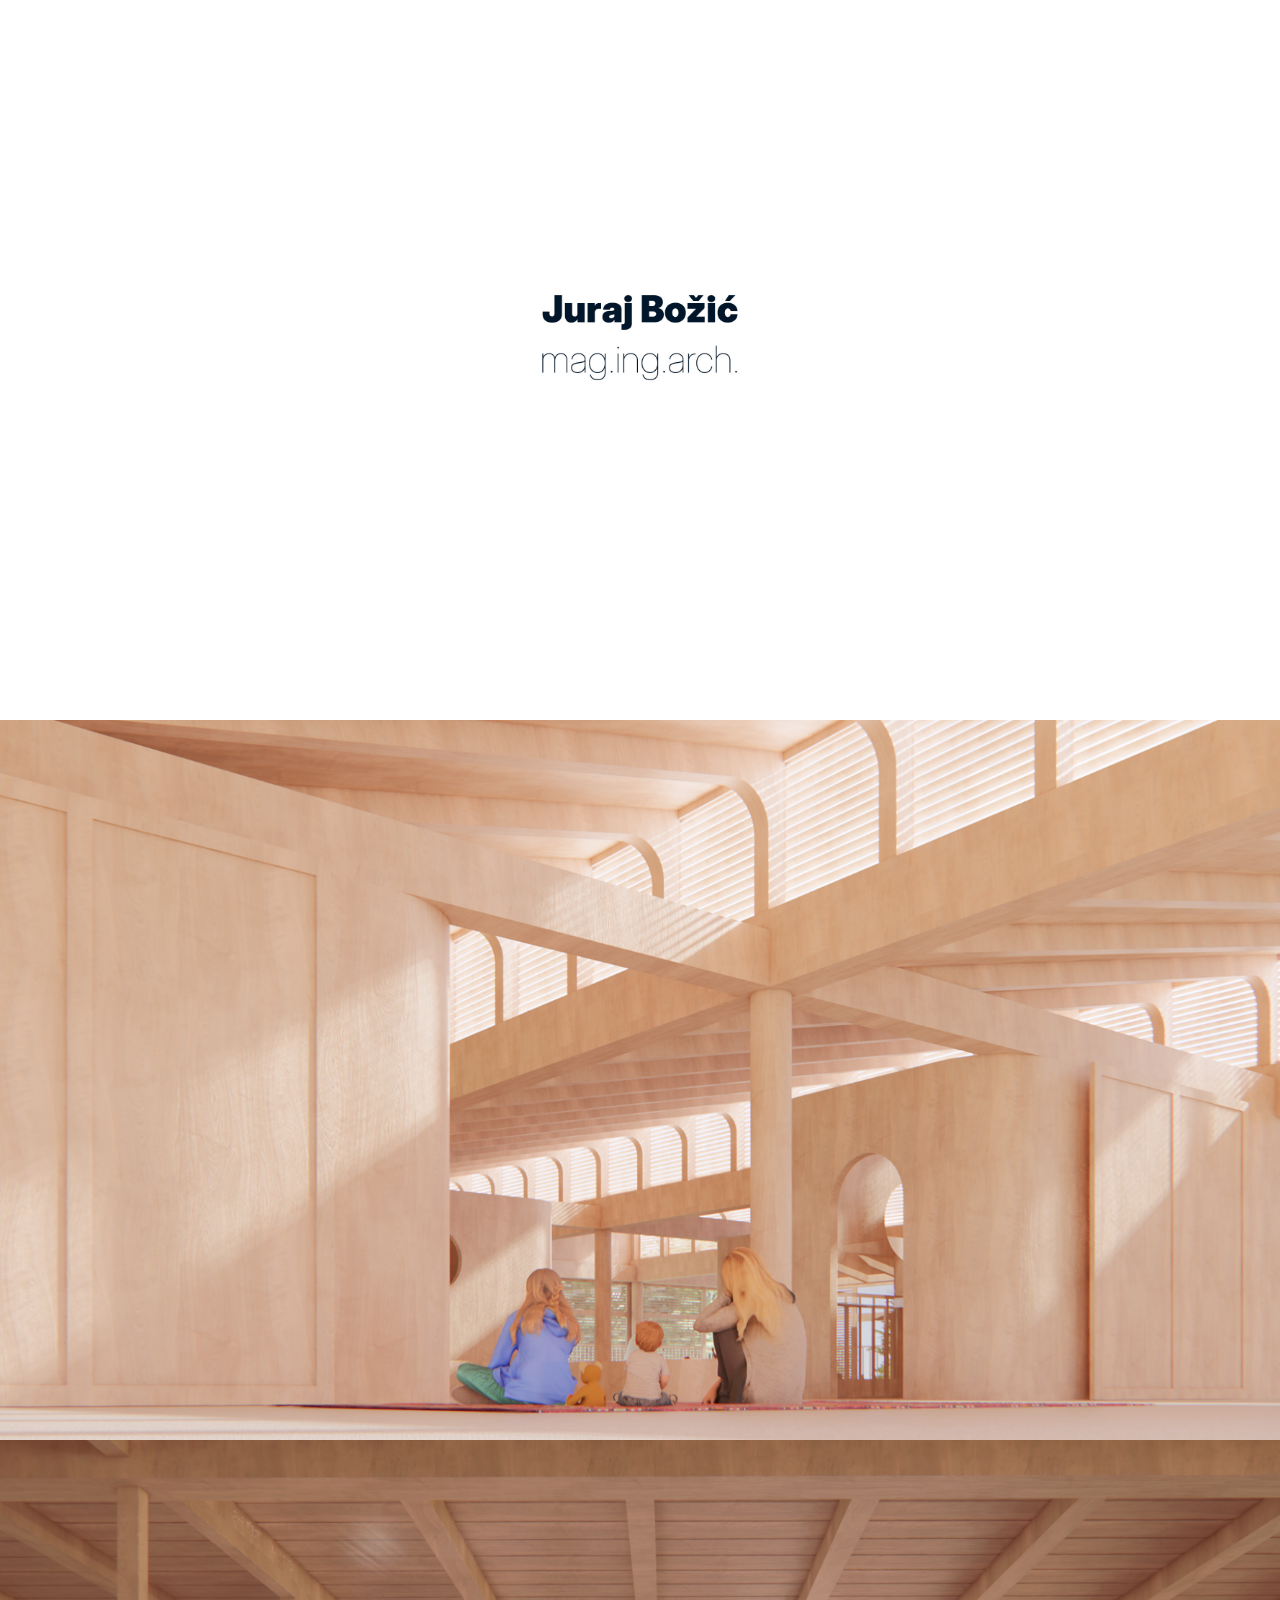
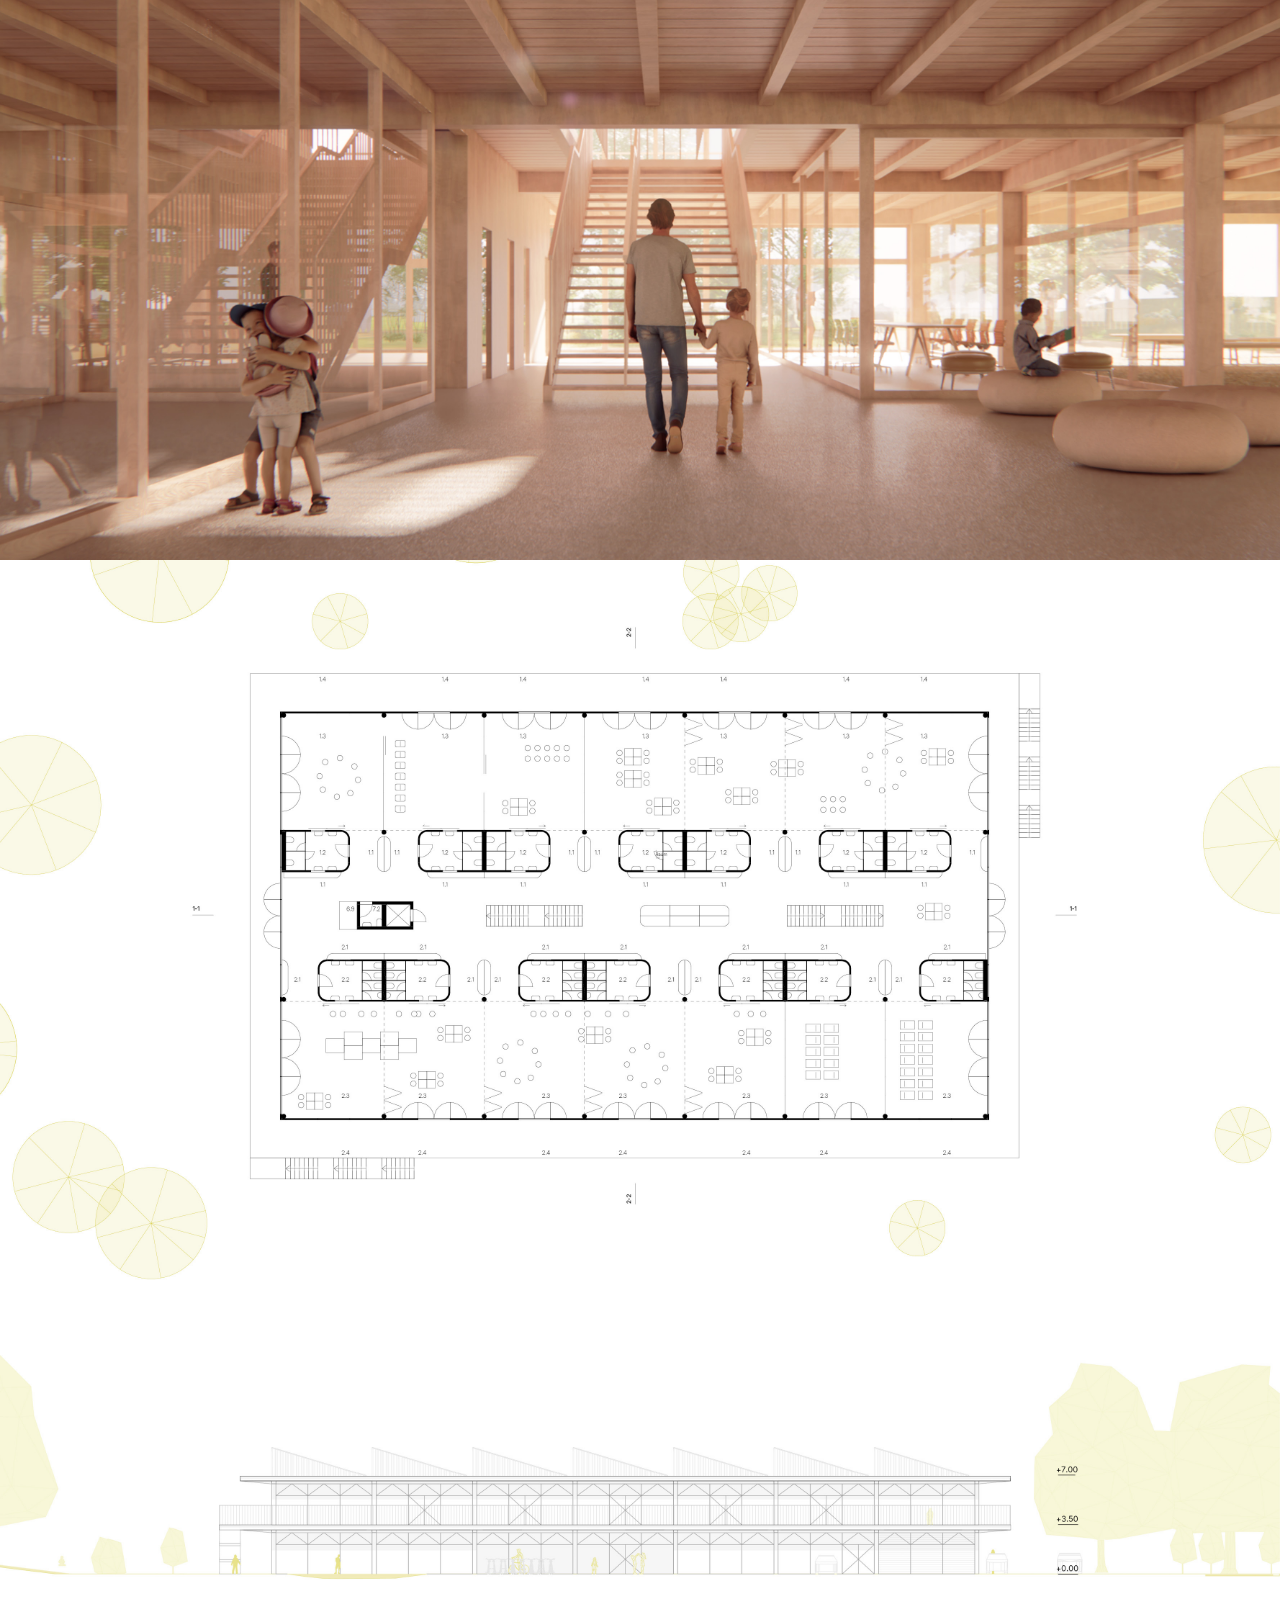
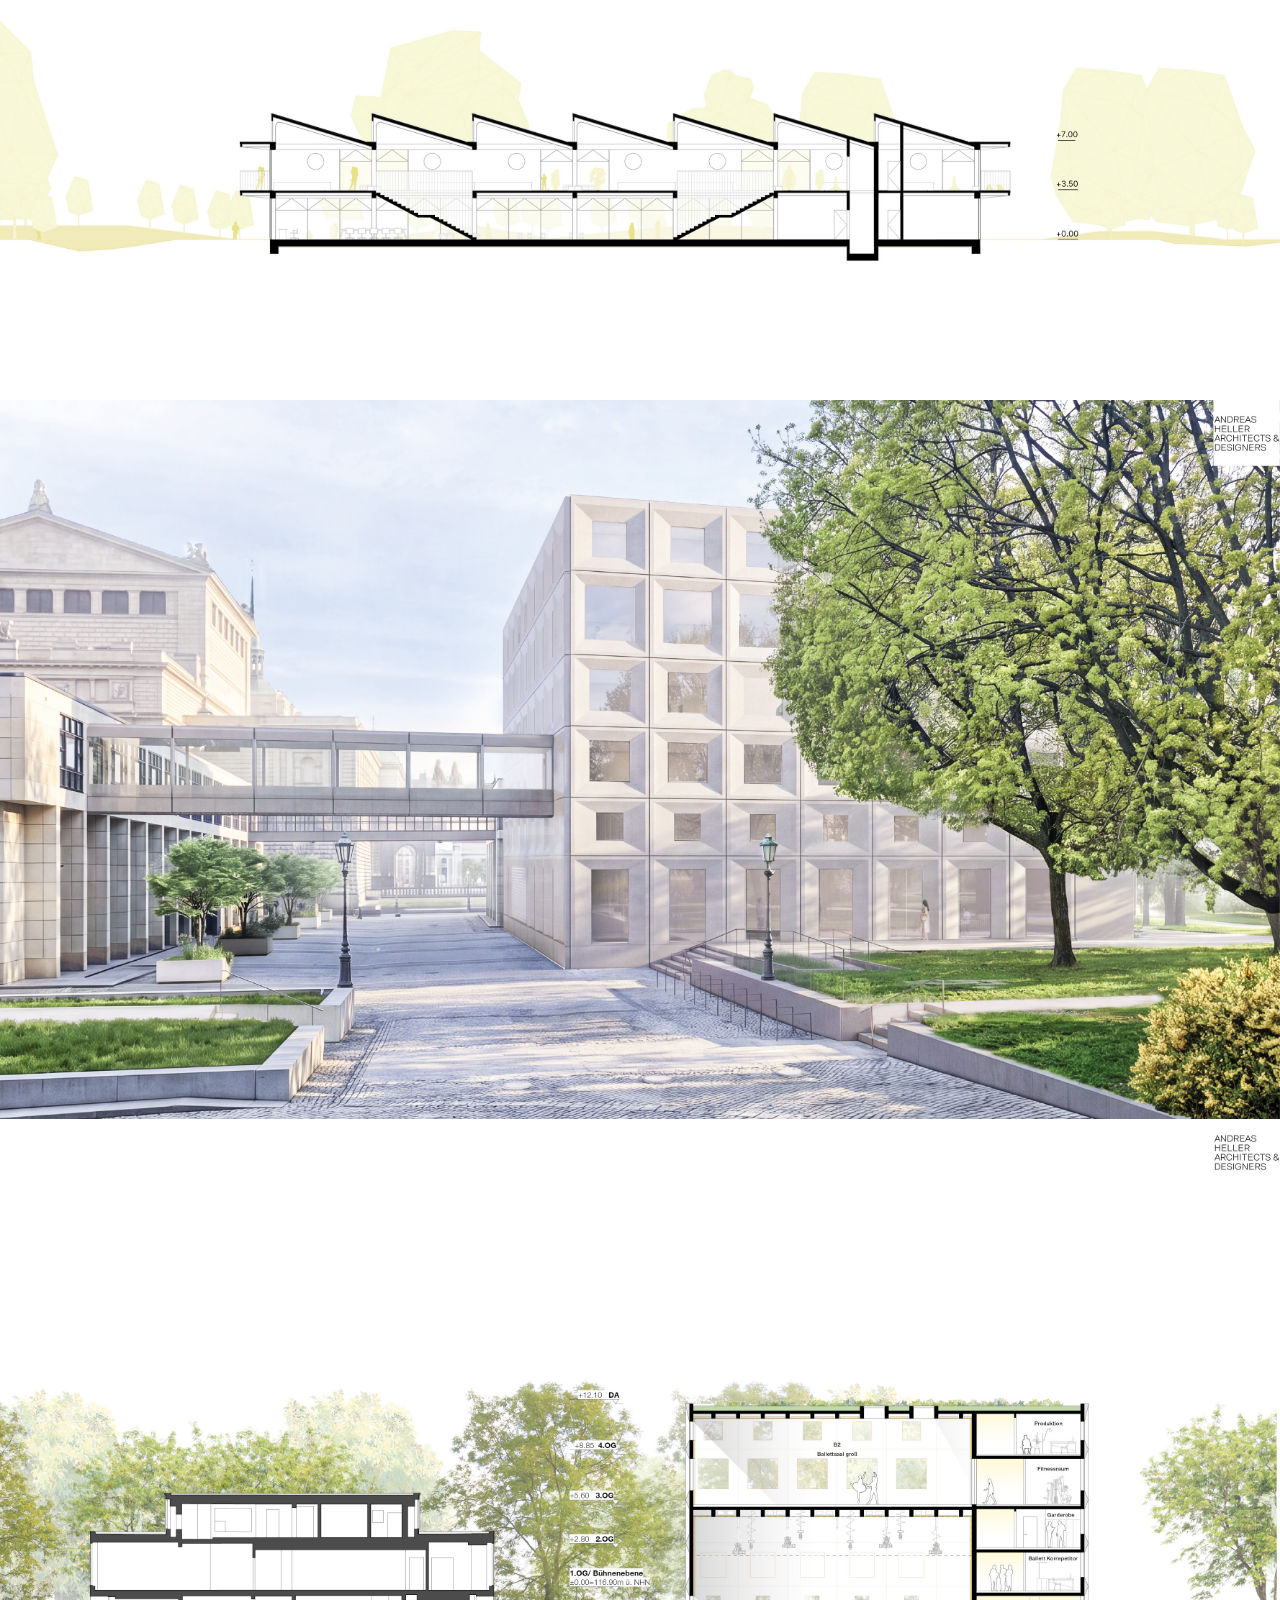
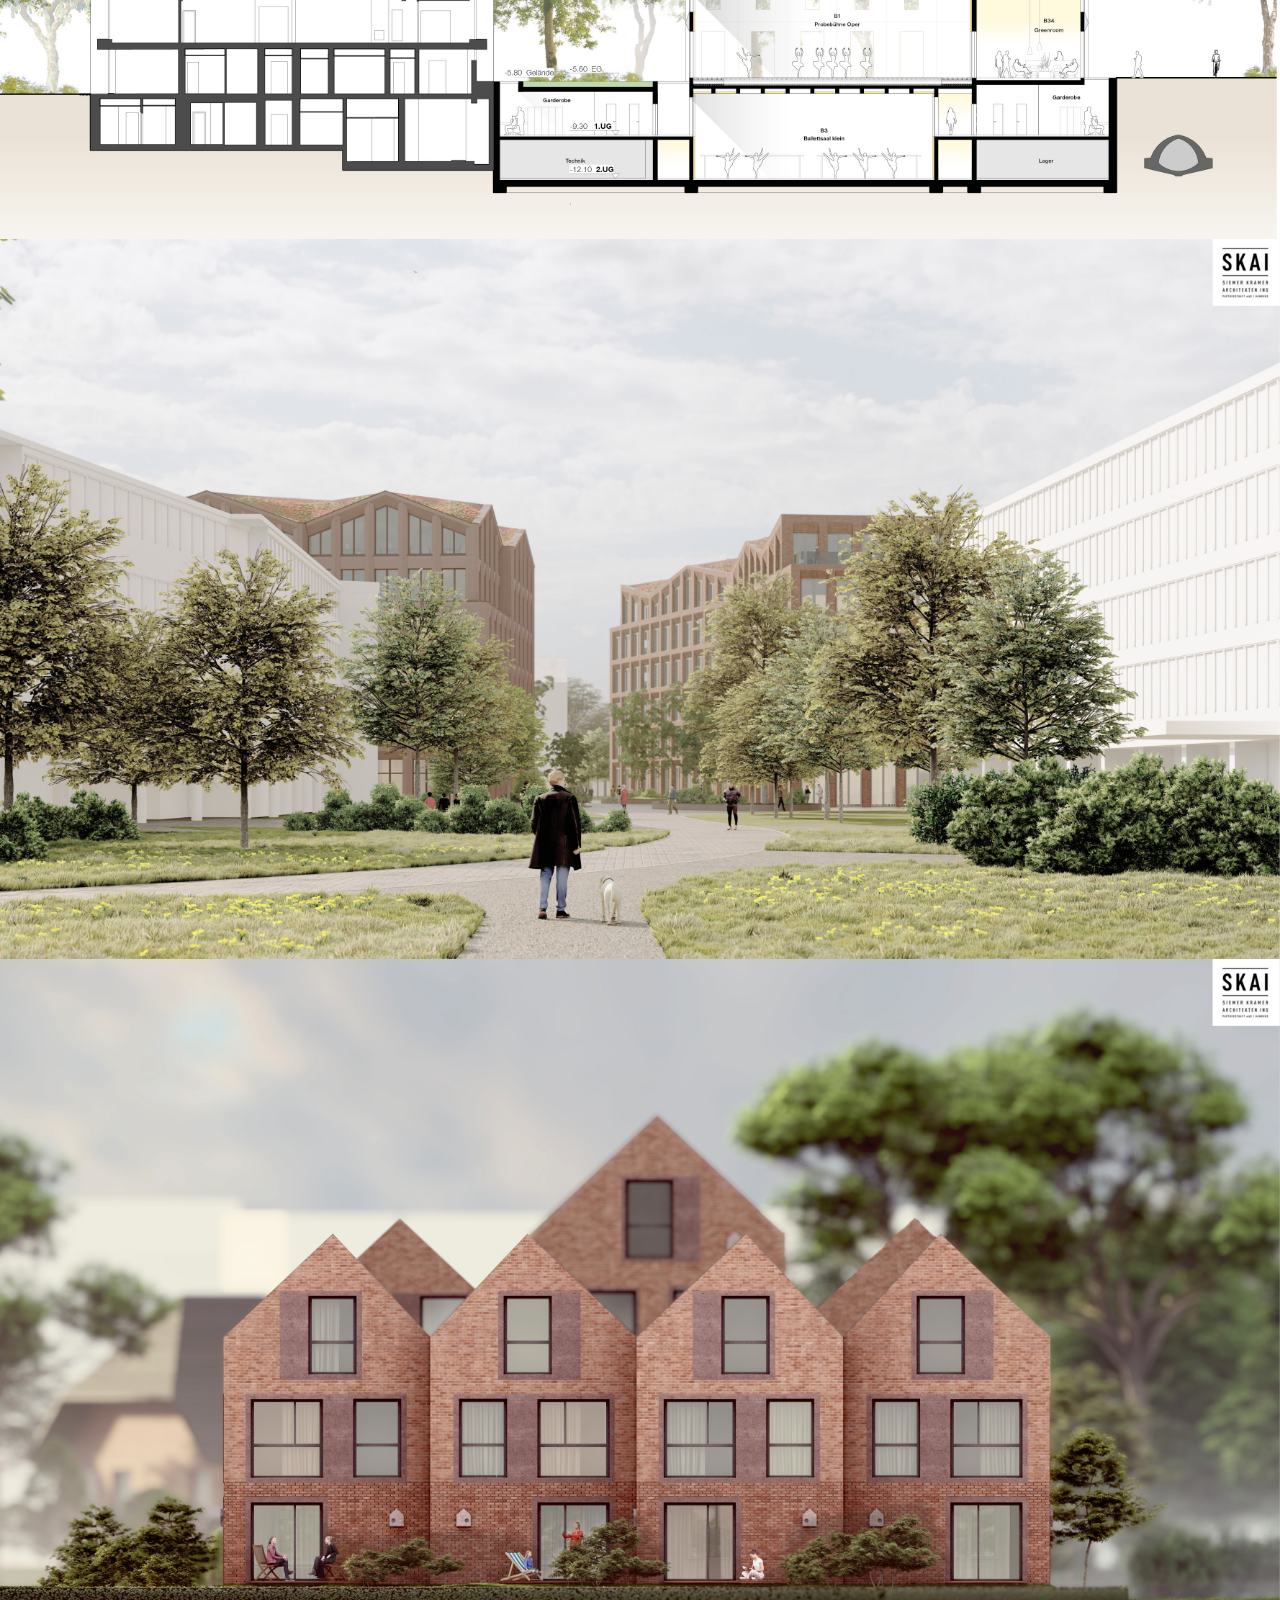
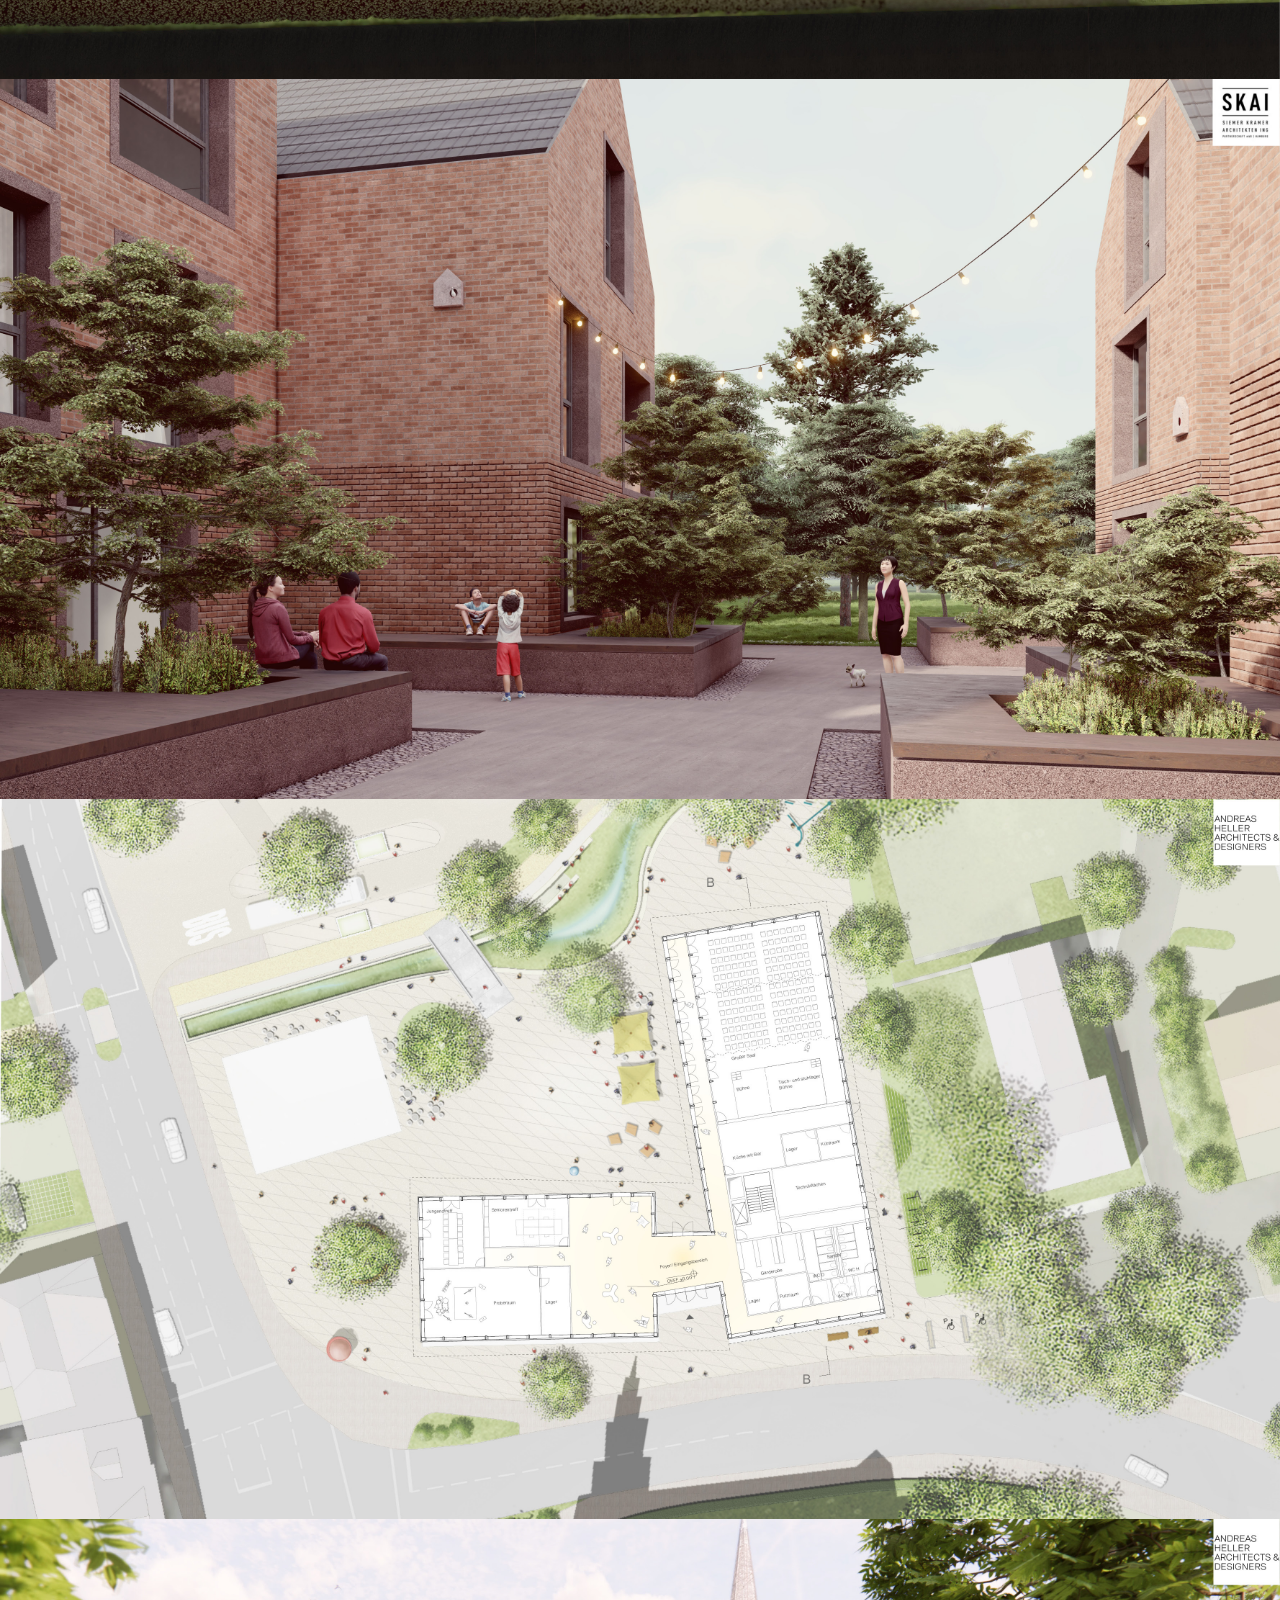
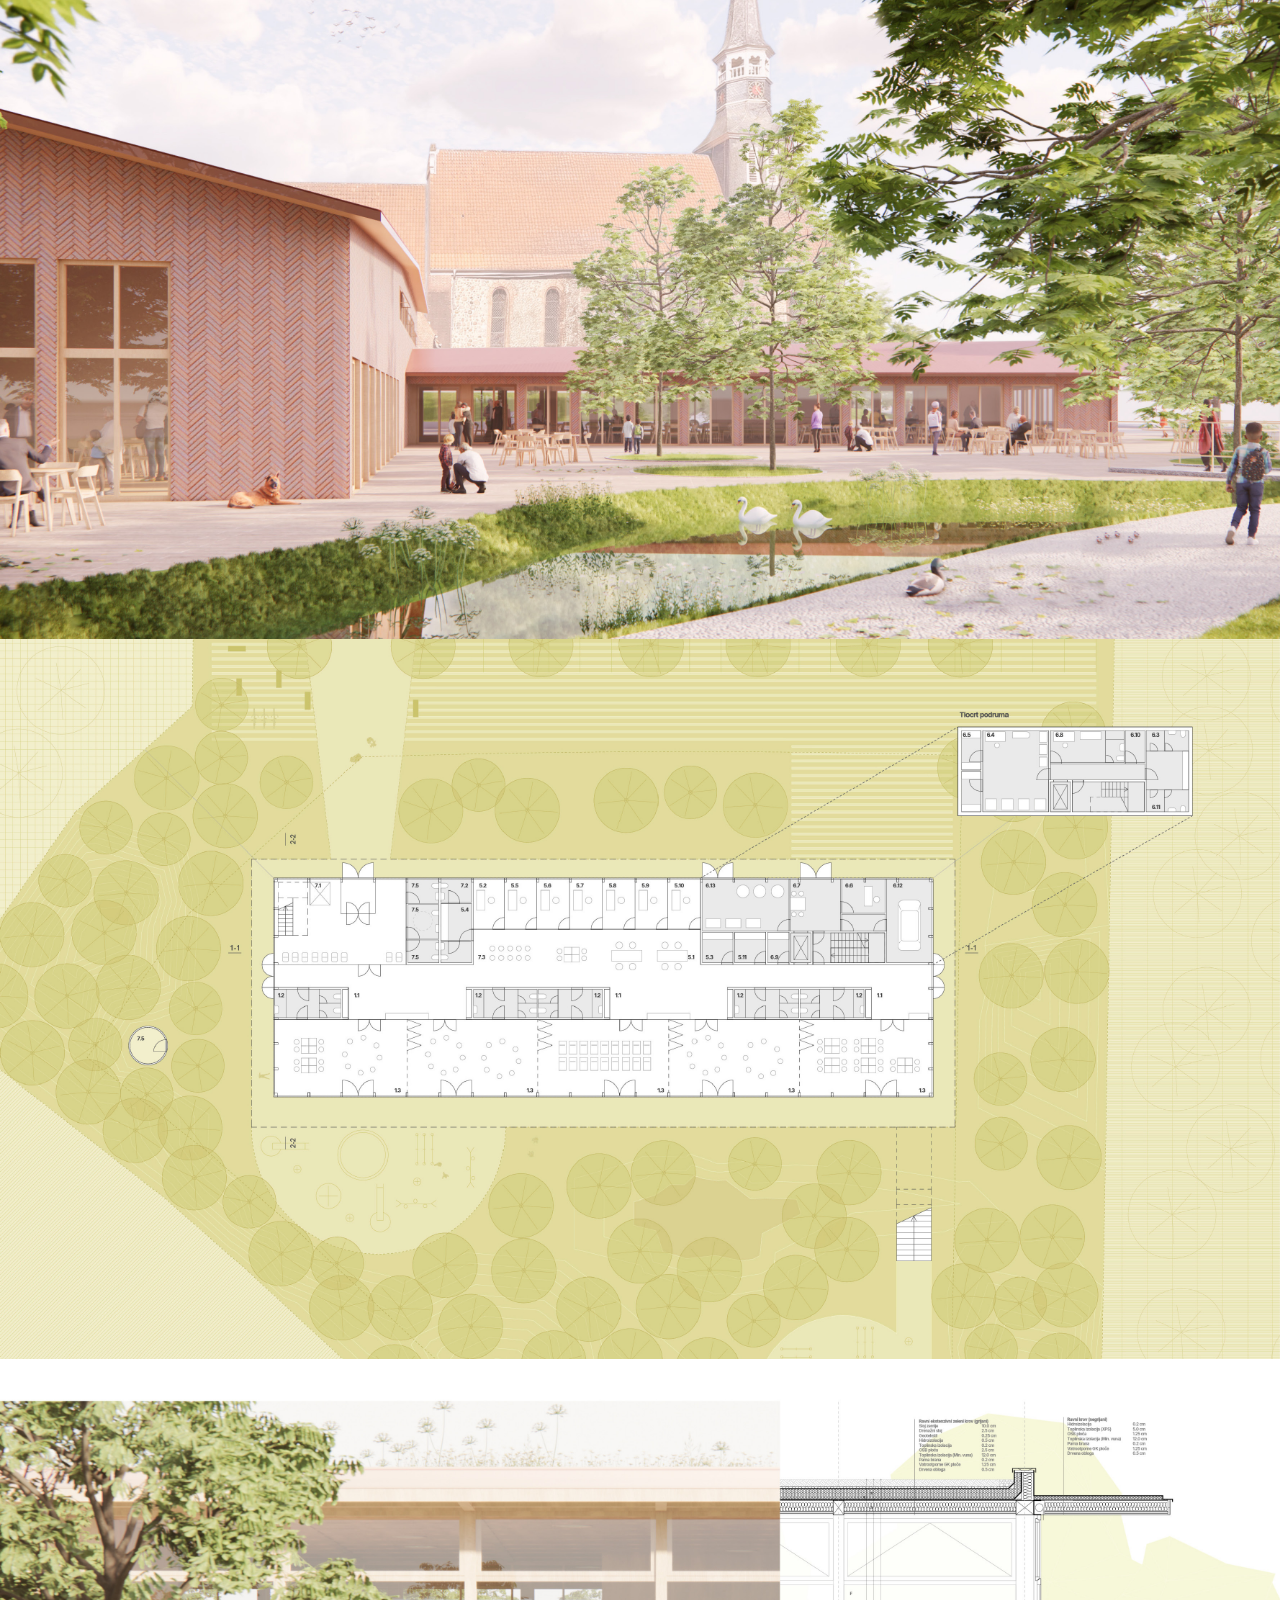
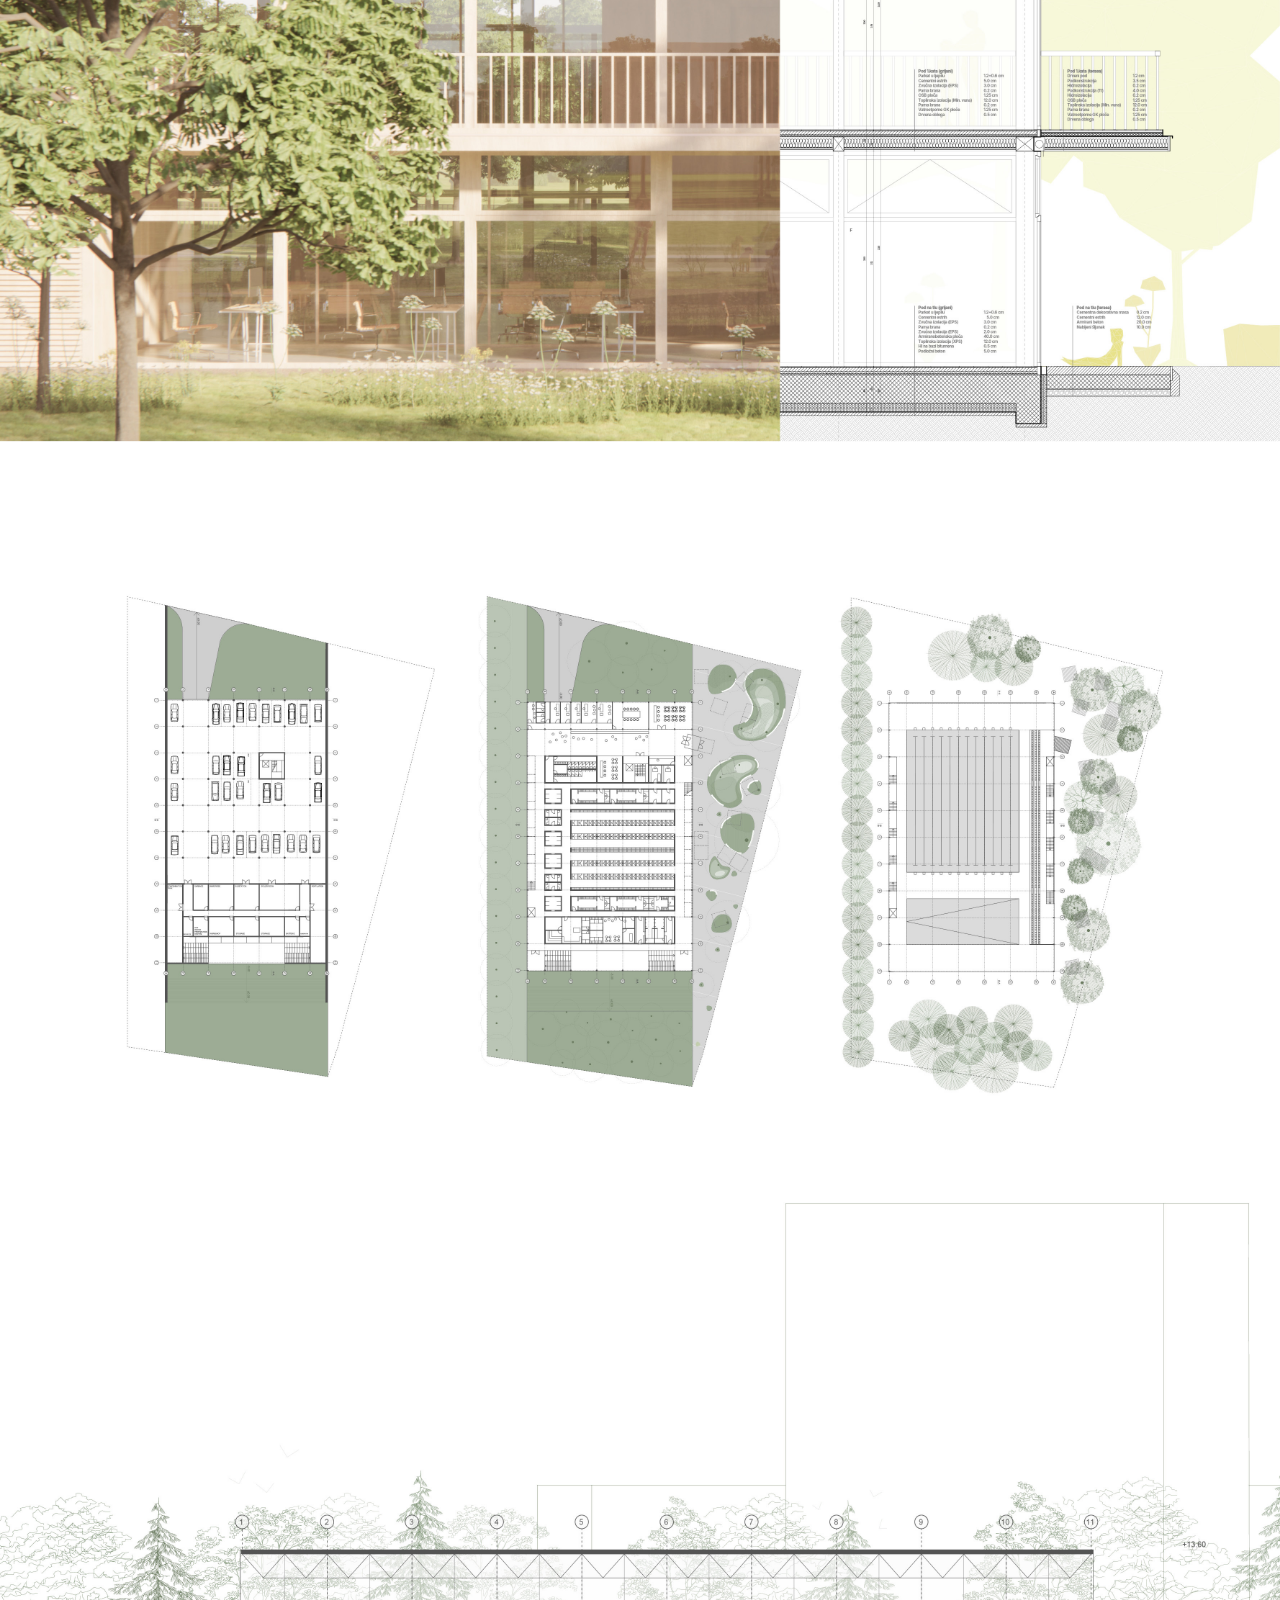
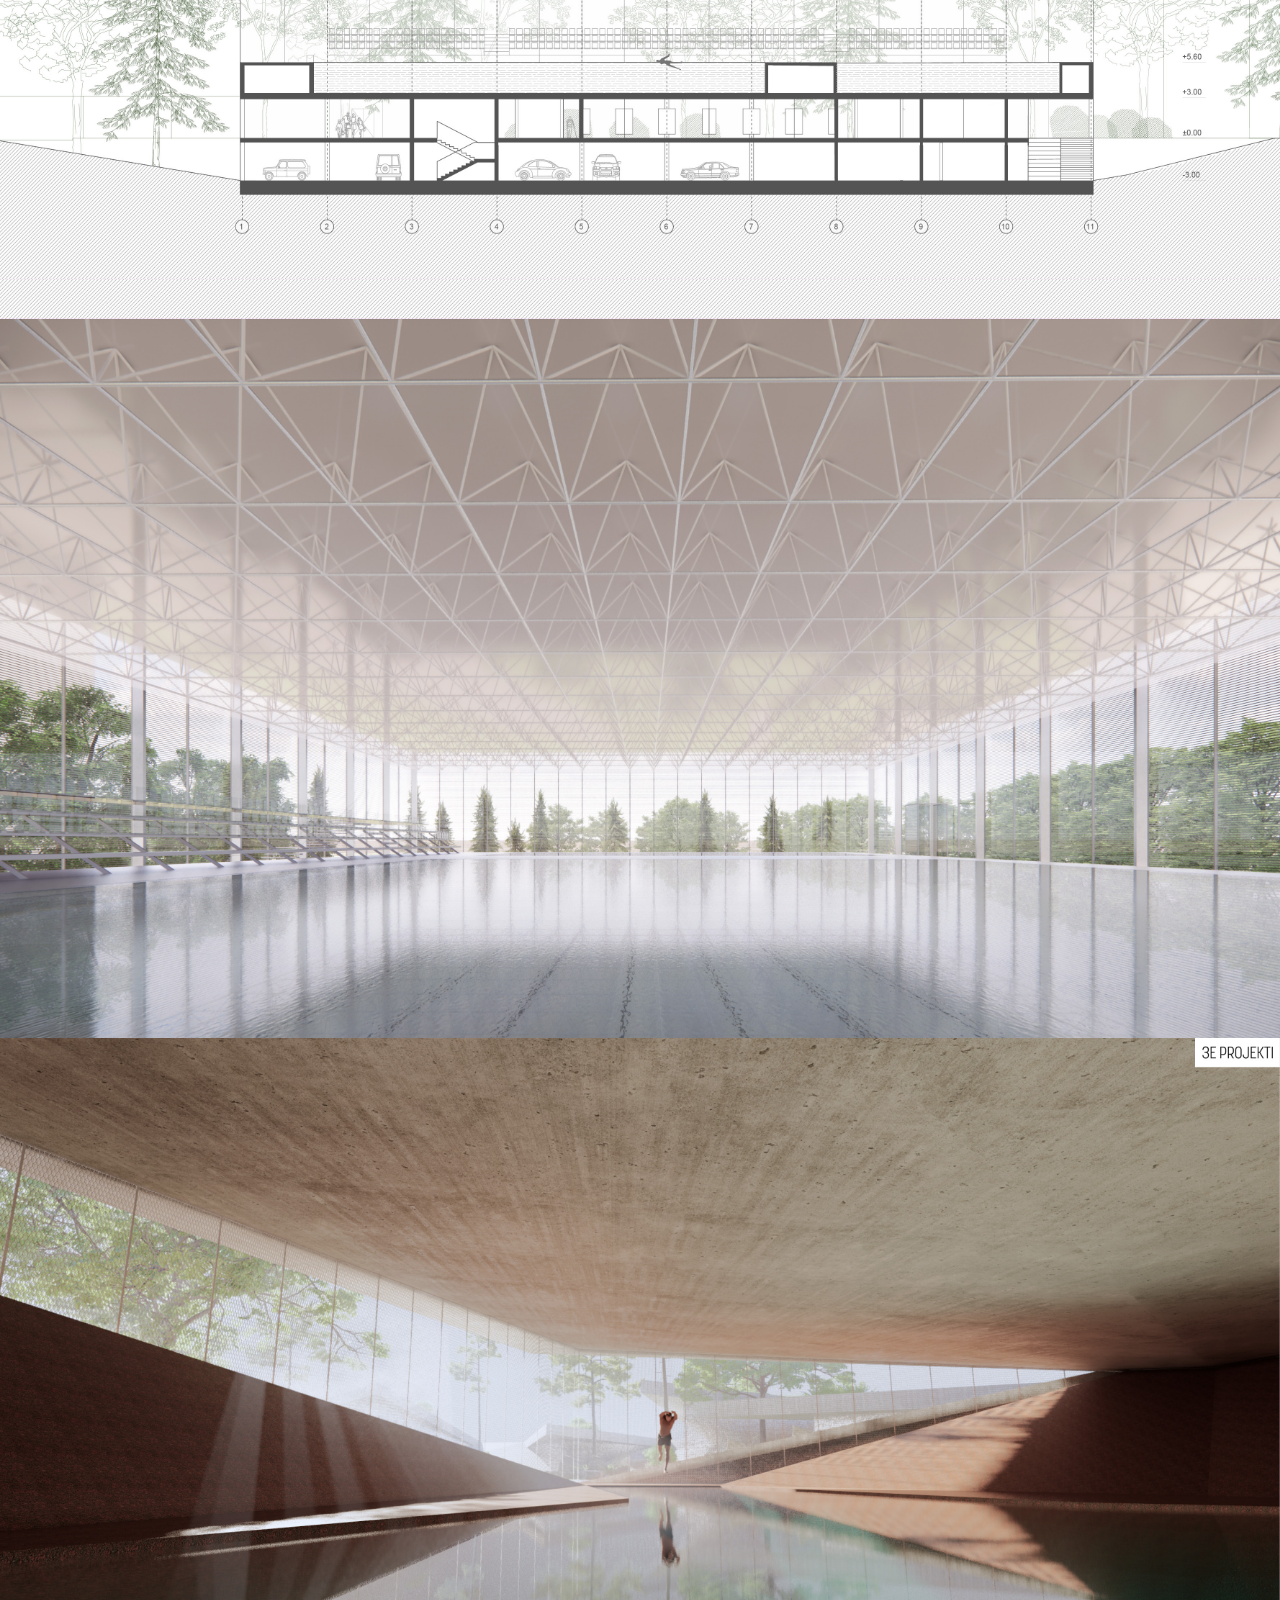
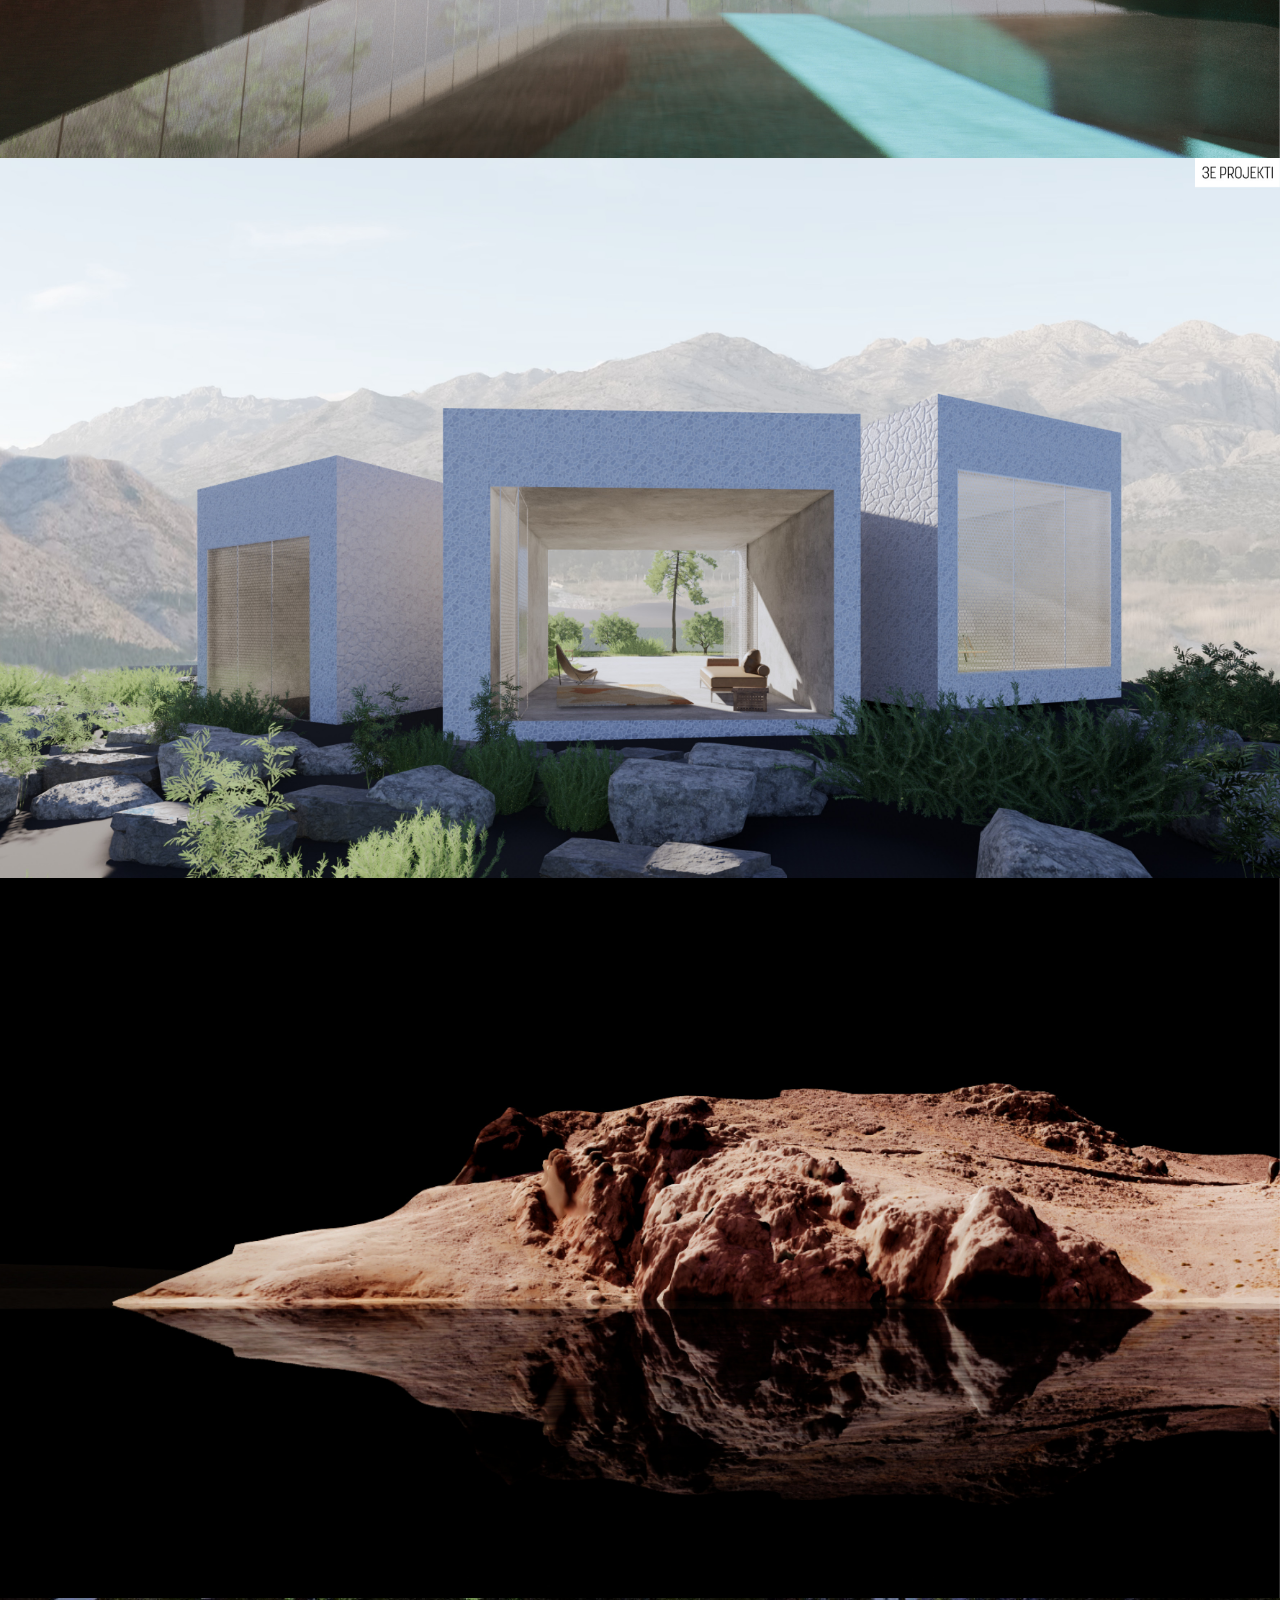
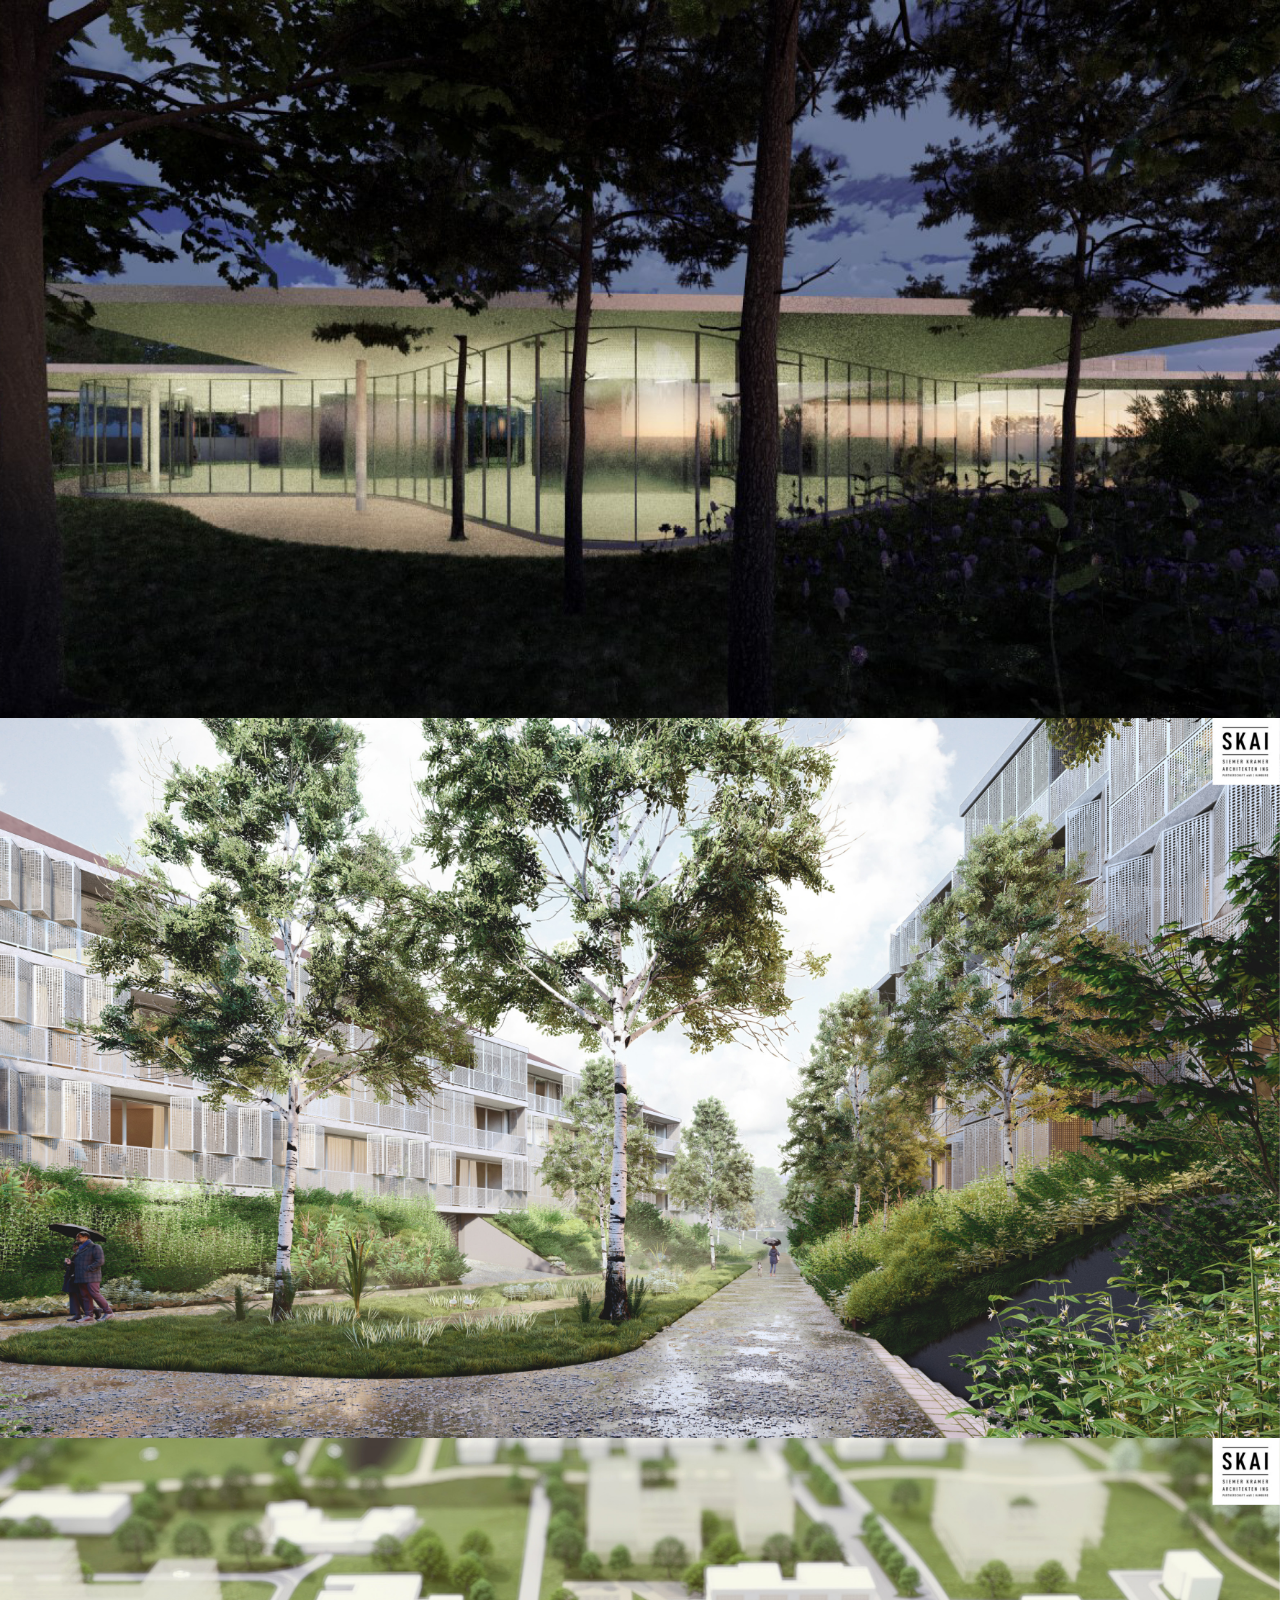
==== index.html @ 1992332c "update" ====
<!DOCTYPE html>
<html lang="de">
<head>

<script defer src="https://cloud.umami.is/script.js" data-website-id="f792625b-0197-425e-8e45-253b0f00996d"></script>

<!-- Open Graph (Facebook, LinkedIn, WhatsApp) -->
<meta property="og:title" content="Portfolio">
<meta property="og:description" content="Juraj Bozic">
<meta property="og:image" content="thumbnail.jpg">
<meta property="og:url" content="https://www.juraj.work">
<meta property="og:type" content="website">

<!-- Twitter Card -->
<meta name="twitter:card" content="summary_large_image">
<meta name="twitter:title" content="Portfolio">
<meta name="twitter:description" content="Juraj Bozic">
<meta name="twitter:image" content="thumbnail.jpg">

<meta charset="UTF-8">
<meta name="viewport" content="width=device-width, initial-scale=1.0">
<title>juraj.work</title>
<link rel="icon" href="favicon.jpg" type="image/x-icon">

<link rel="stylesheet" href="fonts/fonts.css">
<style>
  body {
    margin: 0;
    font-family: "Jost", Futura, "Century Gothic", Arial, sans-serif;
    background: #fff;
    color: #000;
  }
  img {
    display: block;
    width: 100%;
    height: auto;
  }
  .text-section {
    max-width: 1500px;
    margin: 80px auto;
    padding: 0 2cm;
    text-align: center;
    font-size: 14px;
    line-height: 2;
    color: #000;
  }
  footer {
    text-align: center;
    font-size: 14px;
    color: #000;
    margin: 80px 0 40px;
  }
  footer a {
    color: #000;
    text-decoration: none;
    border-bottom: 1px solid #000;
    padding-bottom: 3px;
  }
  footer a:hover {
    color: #000;
    border-color: #000;
  }
  .photo {
    position: relative;
  }
  .photo.has-info {
    cursor: pointer;
  }
  .photo-info {
    display: none;
    position: absolute;
    top: 10px;
    left: 12px;
    font-size: 13px;
    line-height: 1.7;
    color: #000;
    background: rgba(255, 255, 255, 0.8);
    padding: 10px 14px;
    pointer-events: none;
  }
  .photo-info.open {
    display: block;
  }
</style>
</head>
<body>

  <div id="gallery"></div>

  <div class="text-section">
    <br><br><br><br><br><br><br><br><br>
    Juraj Božić, mag.ing.arch.<br>
    Hamburg, Germany<br>
    juraj.bozic@tutamail.com<br>
    <a href="https://www.linkedin.com/in/juraj-bozic" style="display:inline-block; color:black;" target="_blank">www.linkedin.com/in/juraj-bozic</a><br>
    <br><br><br>
    
    Worked for:<br>
    <a href="https://katusickocbek.com/" style="display:inline-block; color:black;" target="_blank">Katušić Kocbek Arhitekti</a><br>
    <a href="https://www.kap4.hr/projekti.html" style="display:inline-block; color:black;" target="_blank">KAP4</a><br>
    <a href="https://3eprojekti.hr/portfolio/" style="display:inline-block; color:black;" target="_blank">3E Projekti</a><br>
    <a href=" https://www.skaioffice.de/portfolio/" style="display:inline-block; color:black;" target="_blank">Siemer Kramer Architekten Ingenieure</a><br>
    <a href="https://andreas-heller.de/" style="display:inline-block; color:black;" target="_blank">Studio Andreas Heller</a><br>
    
    <br><br><br><br><br><br><br>
    
    <a href="inspiration.html" style="display:inline-block; margin-top:40px; text-decoration:none; color:black; border:1px solid black; padding:10px 20px; border-radius:4px;">Inspiration →</a>
    <br><br><br><br>
    <a id="bottom"></a>
  </div>

<script>
  fetch('images.json')
    .then(r => r.json())
    .then(items => {
      const gallery = document.getElementById('gallery');
      let current = [];                                   // info of the latest project start
      items.forEach(item => {
        const file = typeof item === 'string' ? item : item.file;
        if (typeof item === 'object') {
          const own = Object.entries(item).filter(([k, v]) => k !== 'file' && k !== 'title' && String(v).trim());
          if (own.length) current = own;                  // a photo with info starts a new project
        }
        const wrap = document.createElement('div');
        wrap.className = 'photo';
        const img = document.createElement('img');
        img.src = 'images/' + encodeURIComponent(file);
        img.alt = '';
        wrap.append(img);
        if (current.length) {
          const box = document.createElement('div');
          box.className = 'photo-info';
          current.forEach(([k, v]) => {
            const line = document.createElement('div');
            line.textContent = k + ': ' + v;
            box.append(line);
          });
          wrap.classList.add('has-info');
          wrap.addEventListener('click', () => {
            const open = !box.classList.contains('open');
            document.querySelectorAll('.photo-info.open').forEach(b => b.classList.remove('open'));
            box.classList.toggle('open', open);
          });
          wrap.append(box);
        }
        gallery.append(wrap);
      });
    })
    .catch(err => console.error('images.json could not be loaded:', err));
</script>

</body>
</html>
---- fonts/fonts.css ----
@font-face { font-family: "Jost"; font-weight: 400; font-display: swap; src: url("jost-400.woff2") format("woff2");
  unicode-range: U+0000-00FF, U+0131, U+0152-0153, U+02BB-02BC, U+02C6, U+02DA, U+02DC, U+2000-206F, U+2074, U+20AC, U+2122, U+2191, U+2193, U+2212, U+2215, U+FEFF, U+FFFD; }
@font-face { font-family: "Jost"; font-weight: 400; font-display: swap; src: url("jost-400-ext.woff2") format("woff2");
  unicode-range: U+0100-02BA, U+02BD-02C5, U+02C7-02CC, U+02CE-02D7, U+02DD-02FF, U+0304, U+0308, U+0329, U+1D00-1DBF, U+1E00-1E9F, U+1EF2-1EFF, U+2020, U+20A0-20AB, U+20AD-20C0, U+2113, U+2C60-2C7F, U+A720-A7FF; }
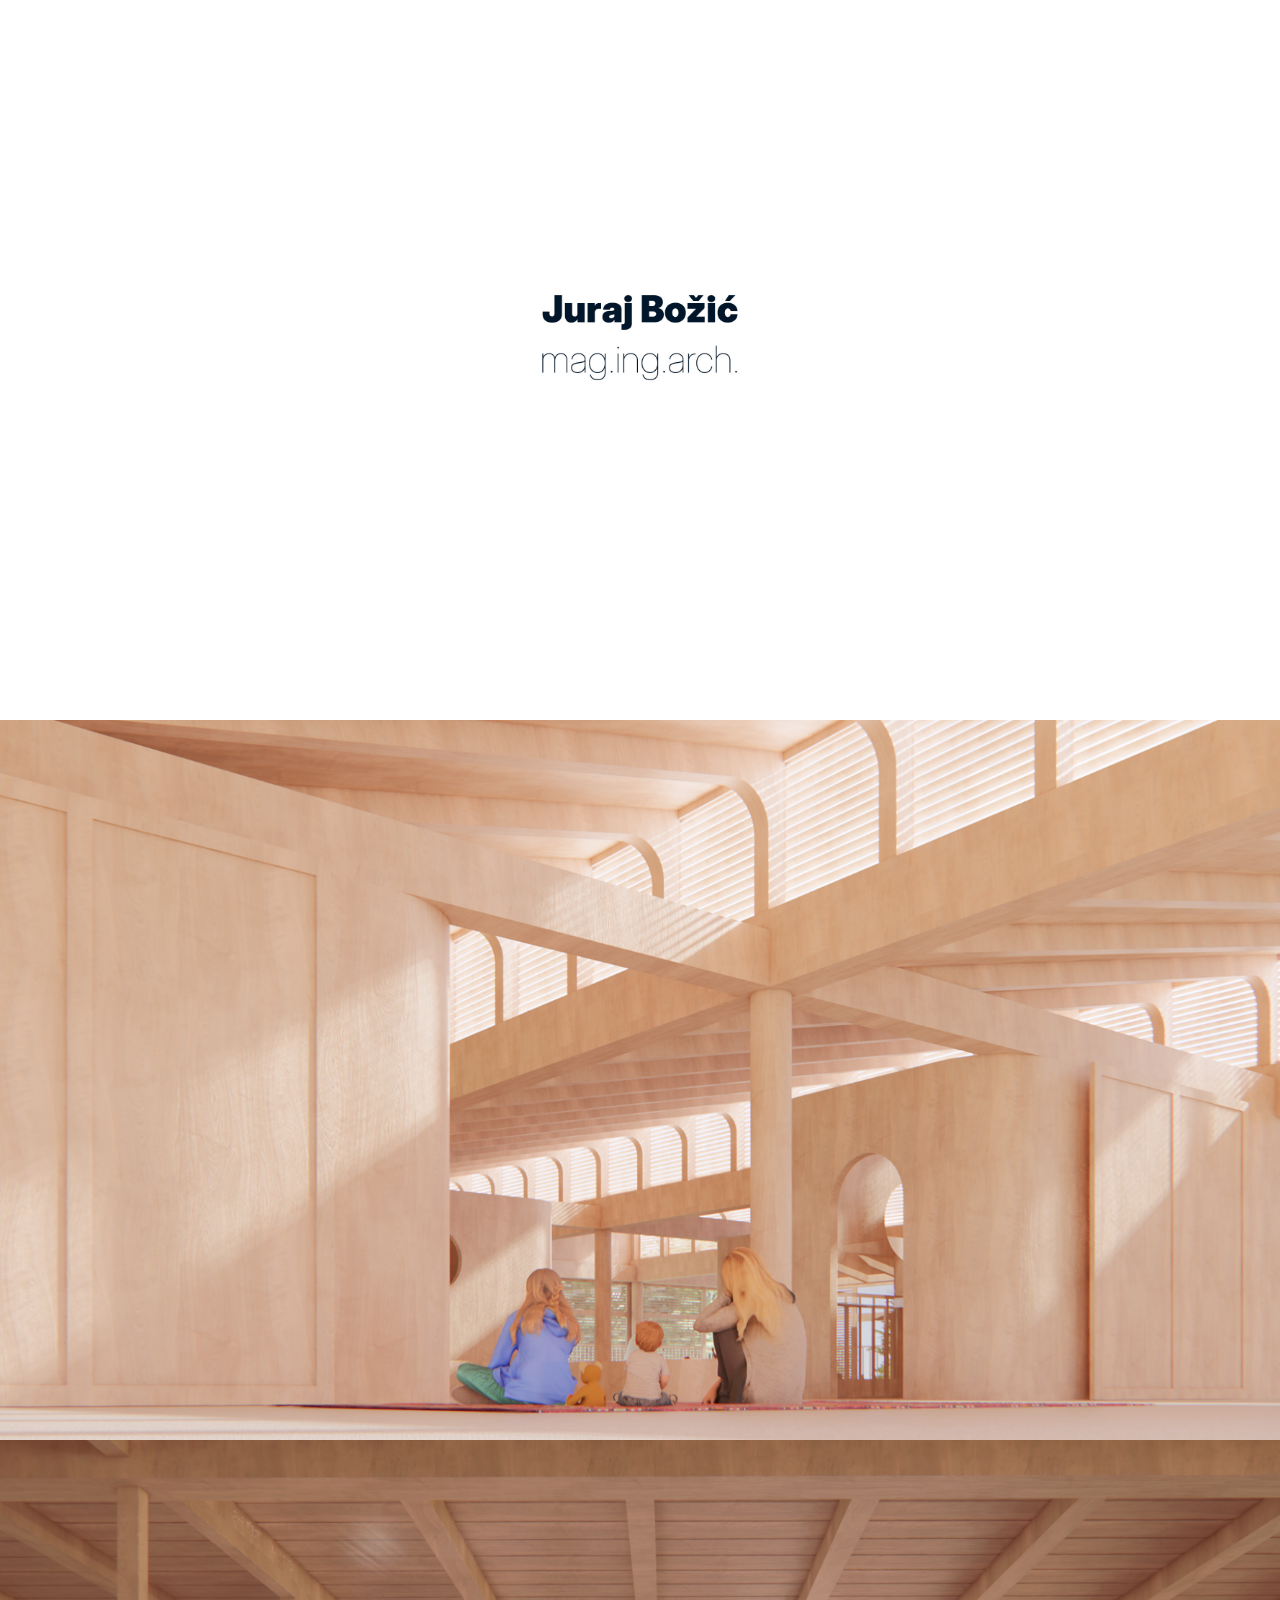
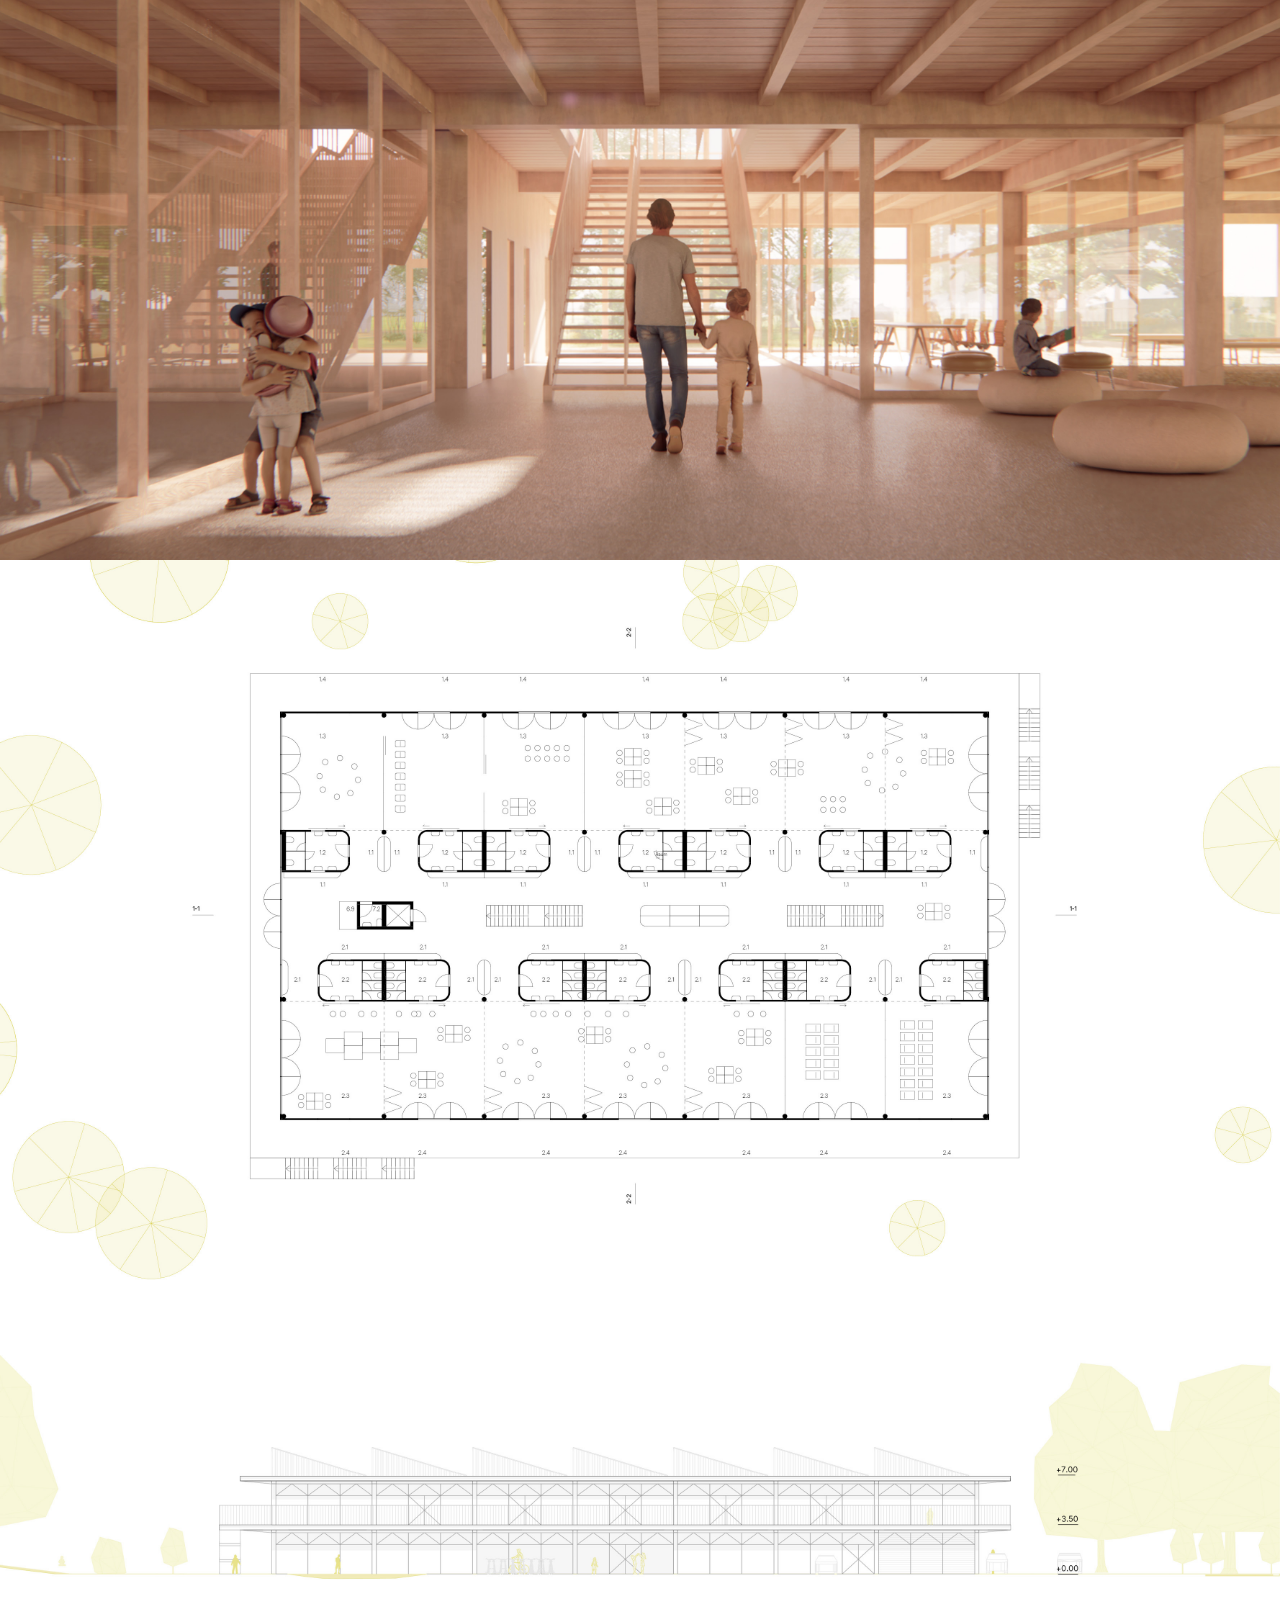
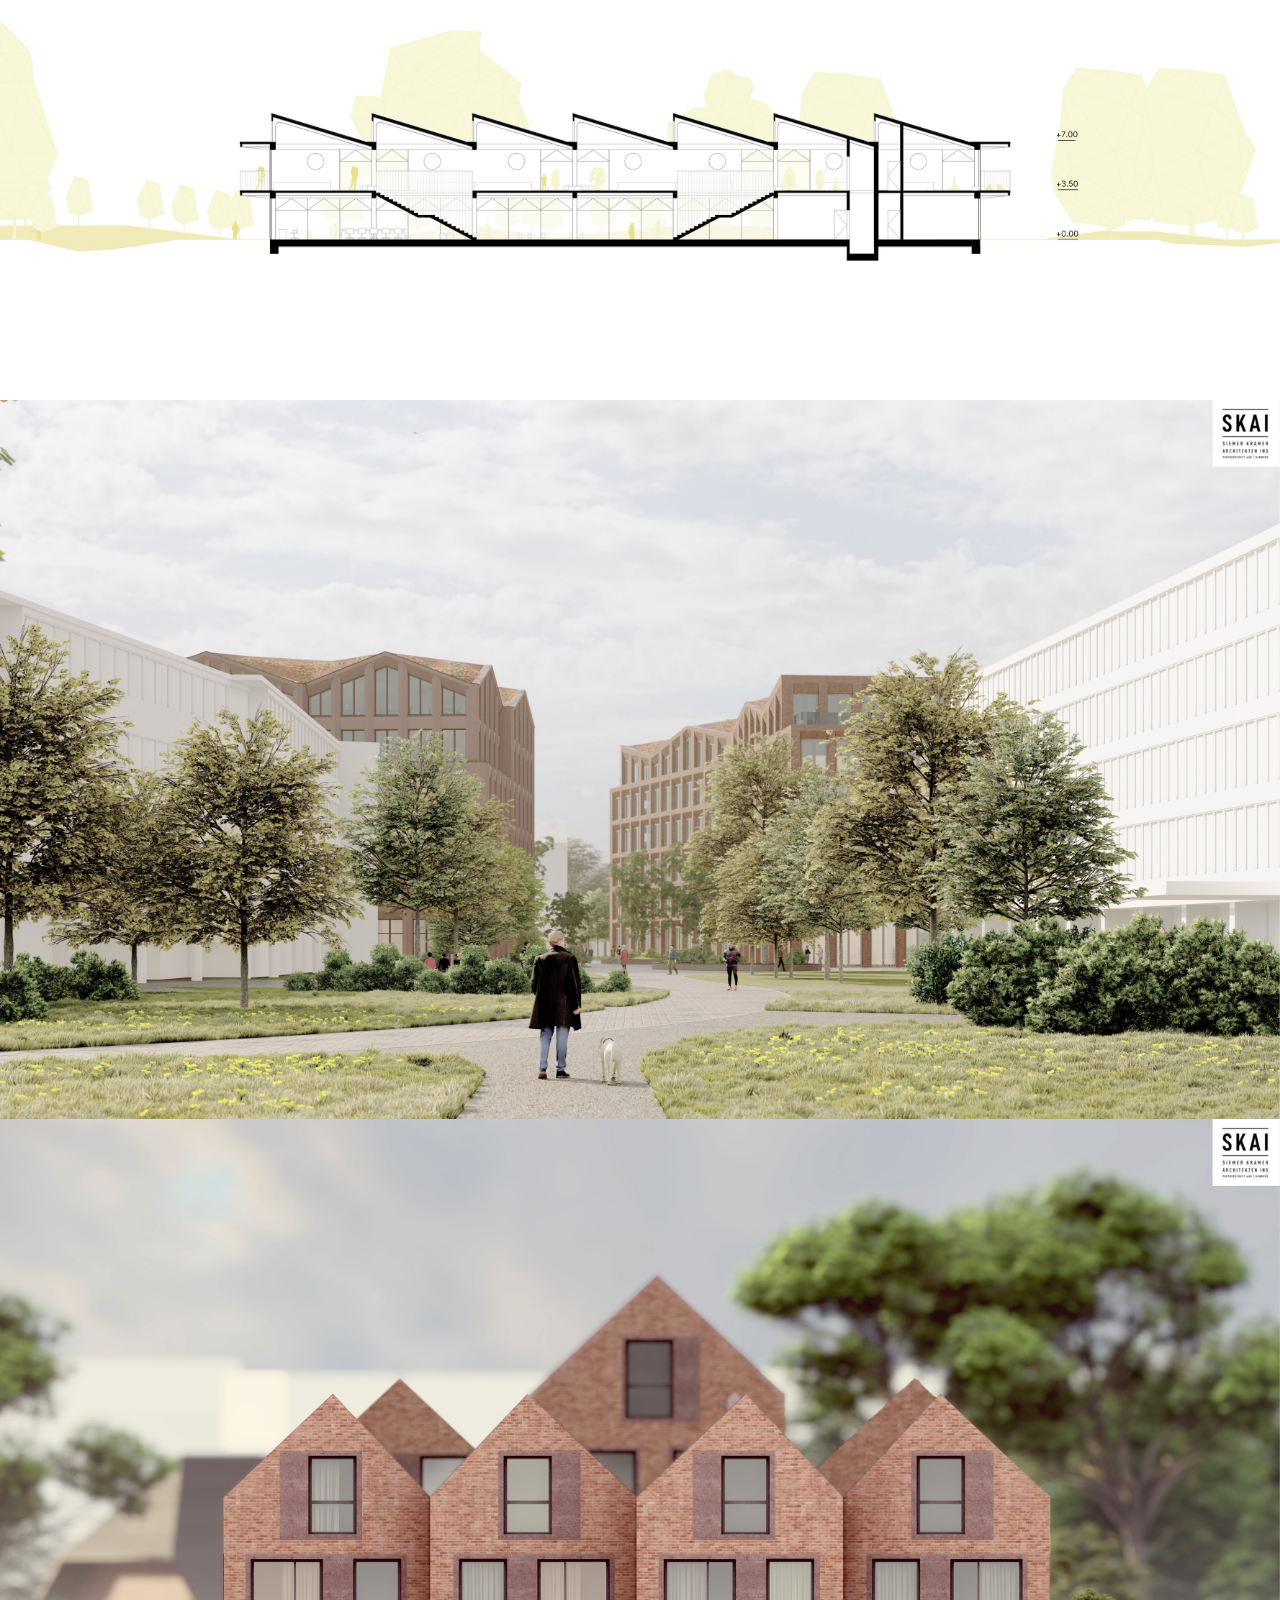
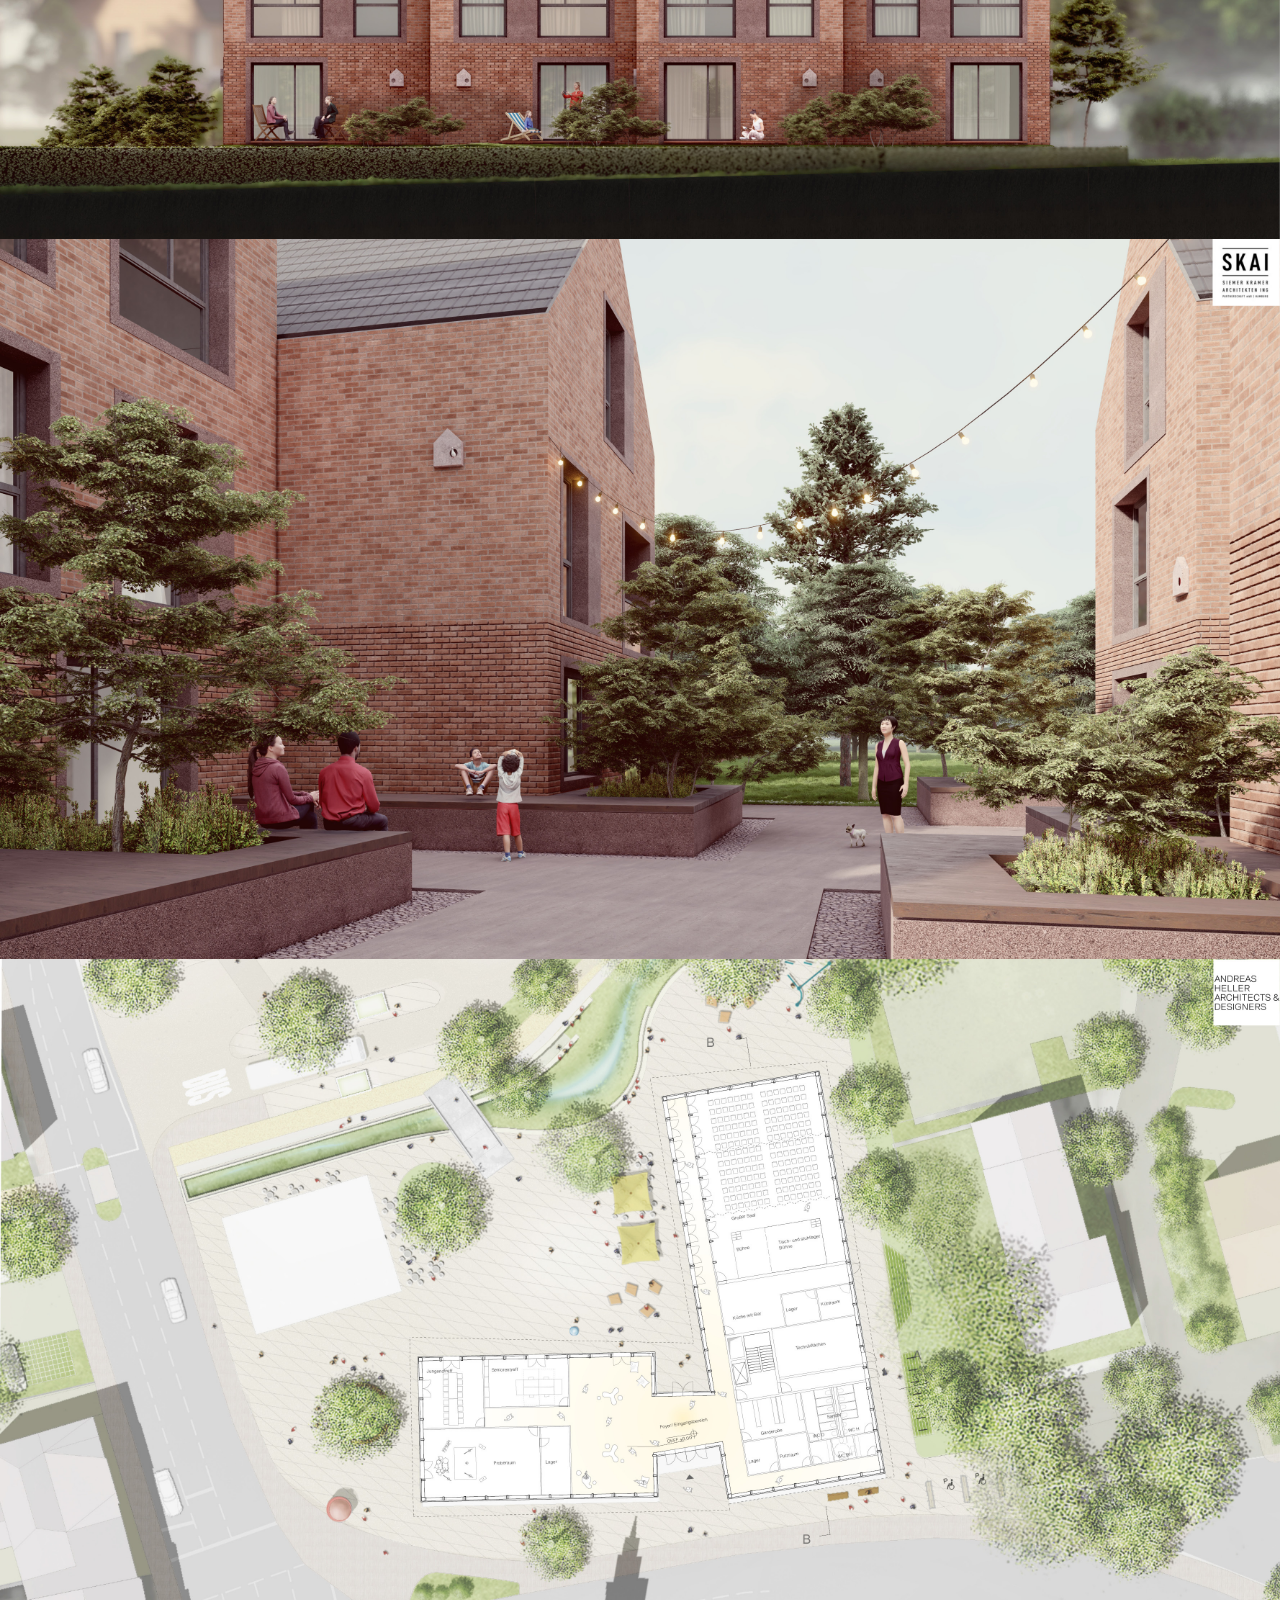
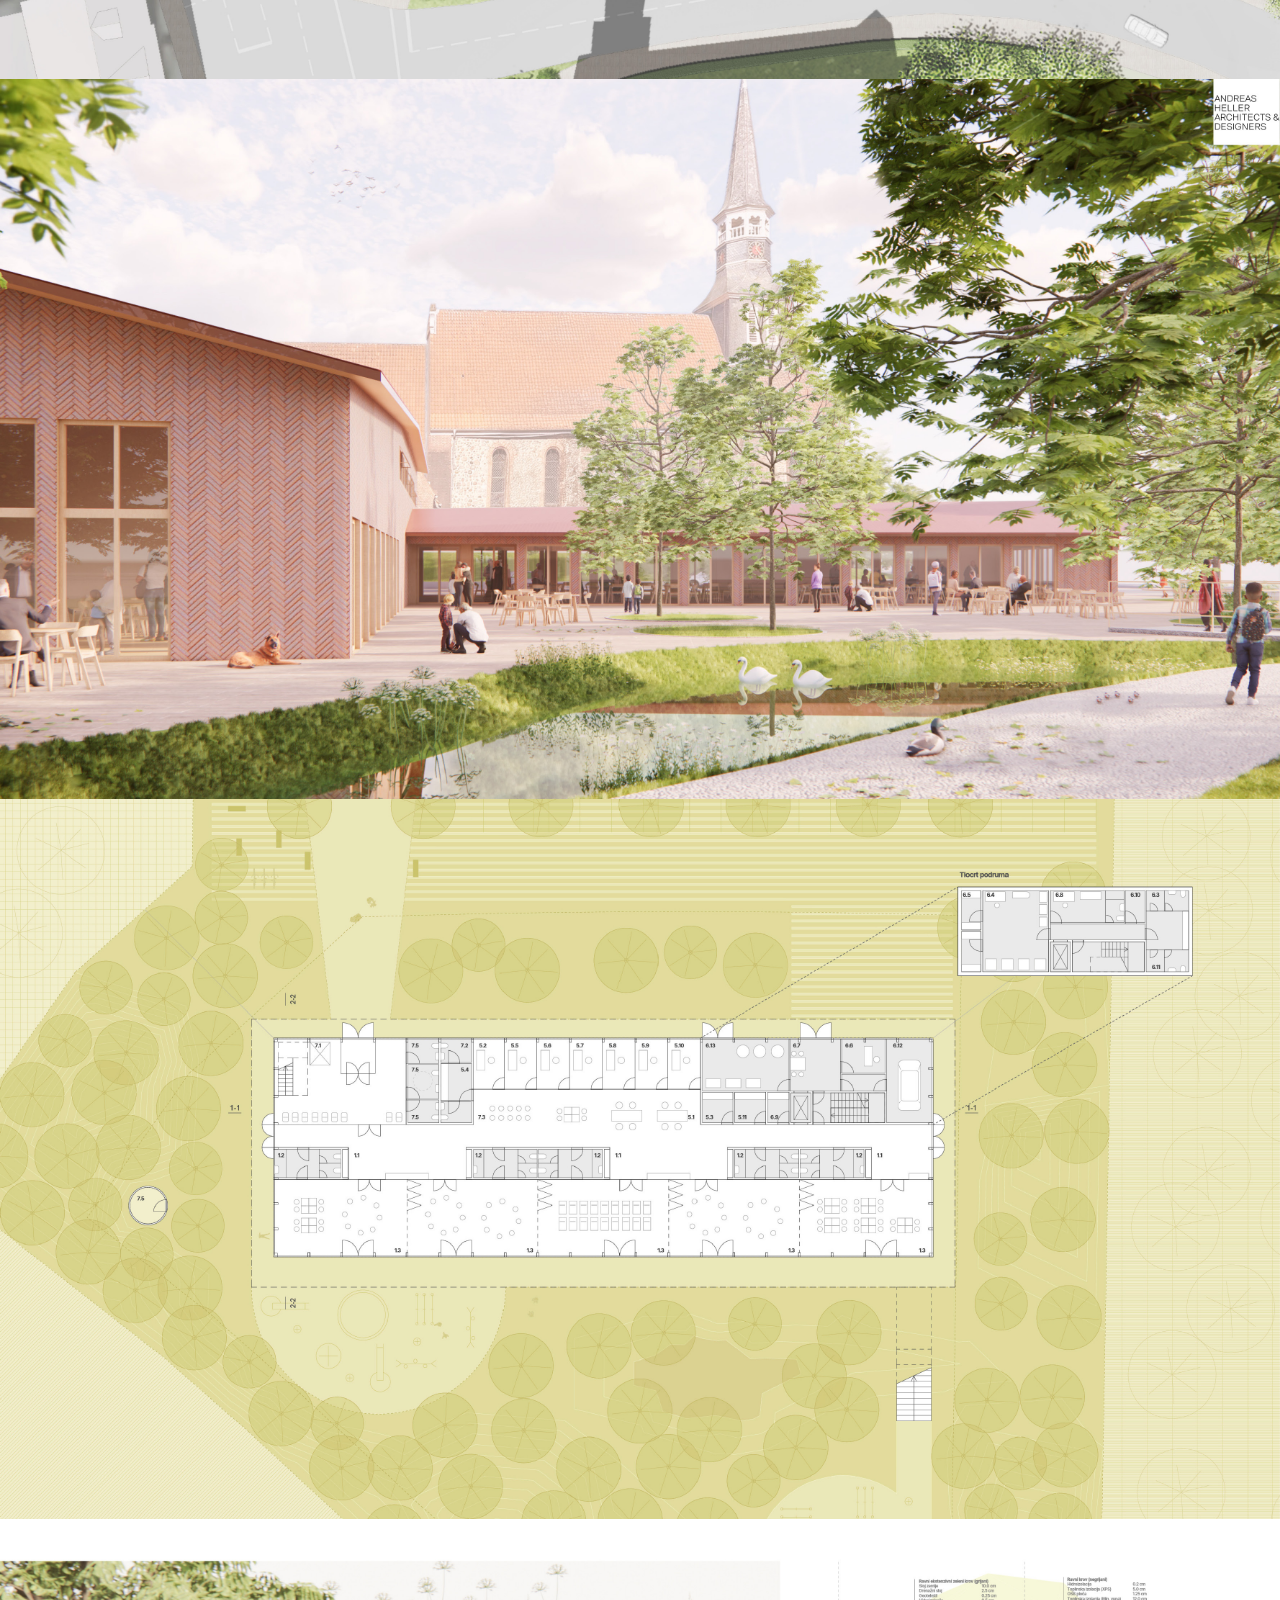
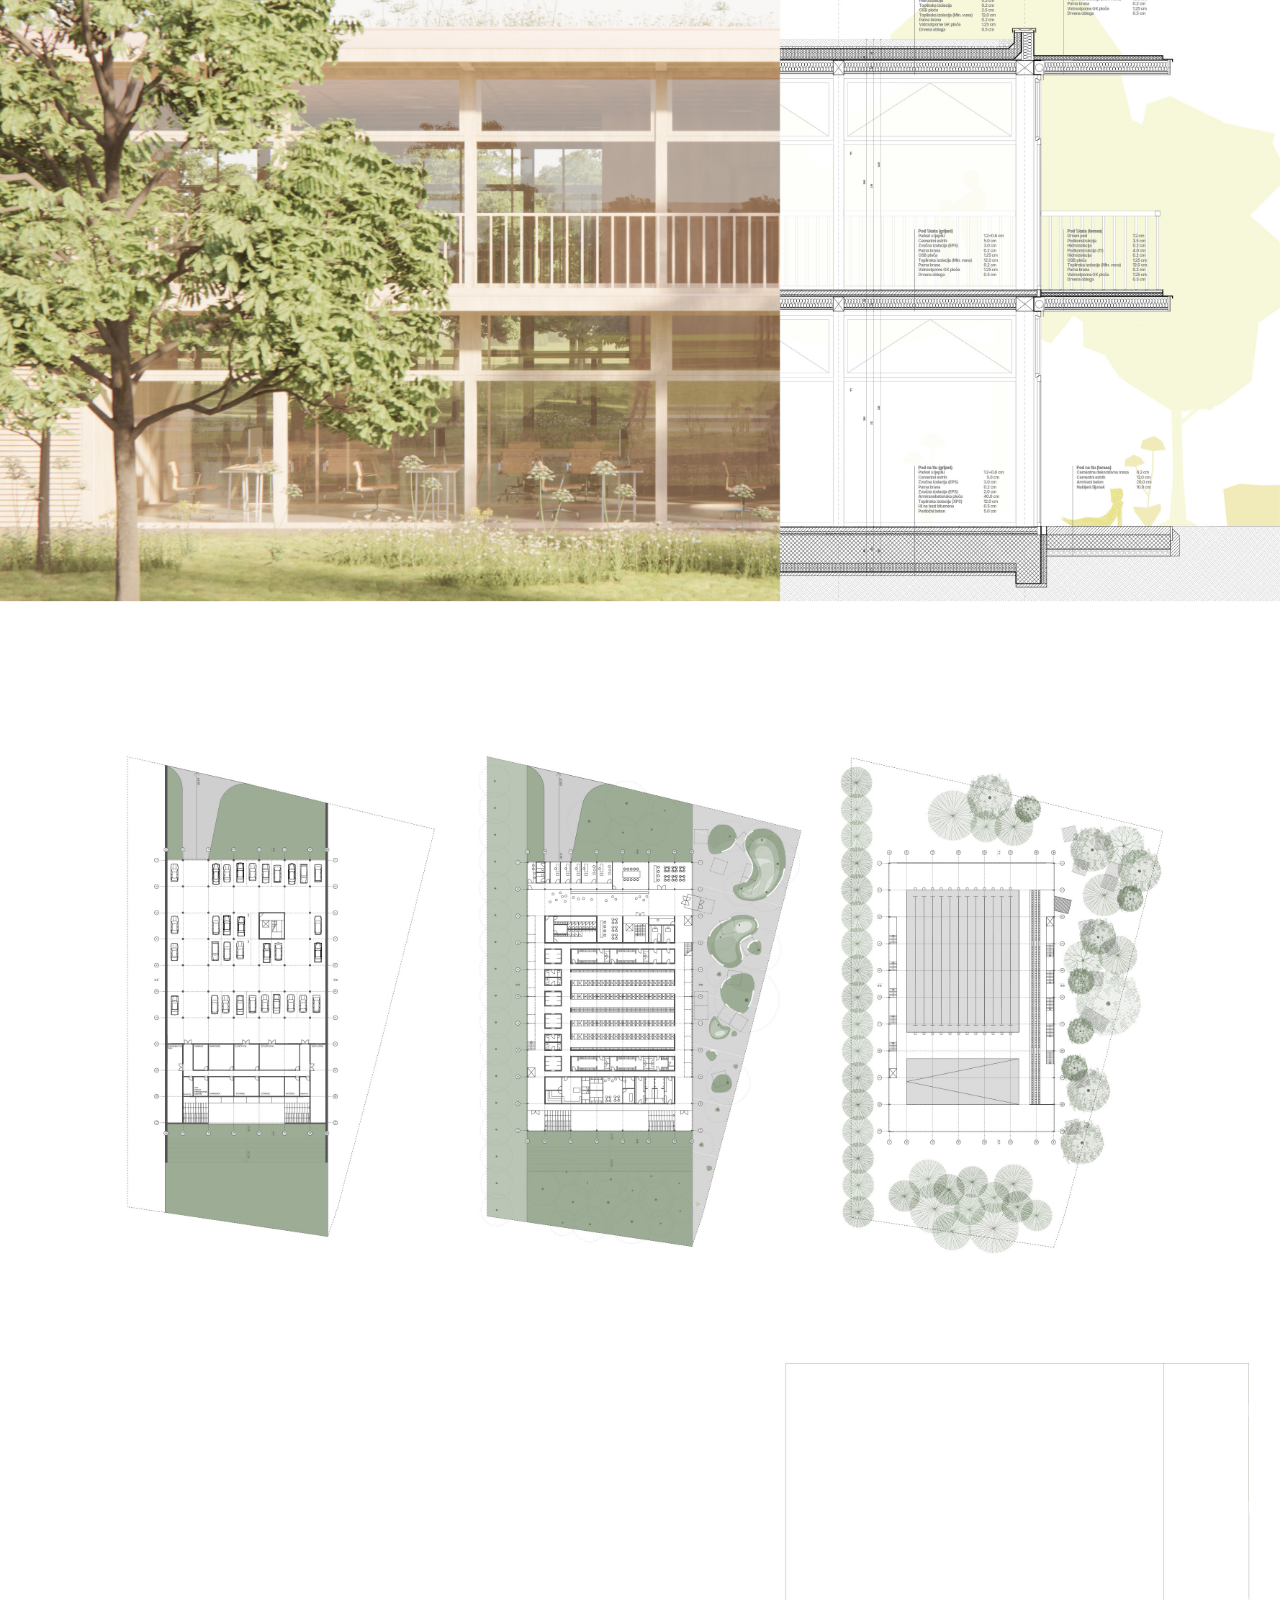
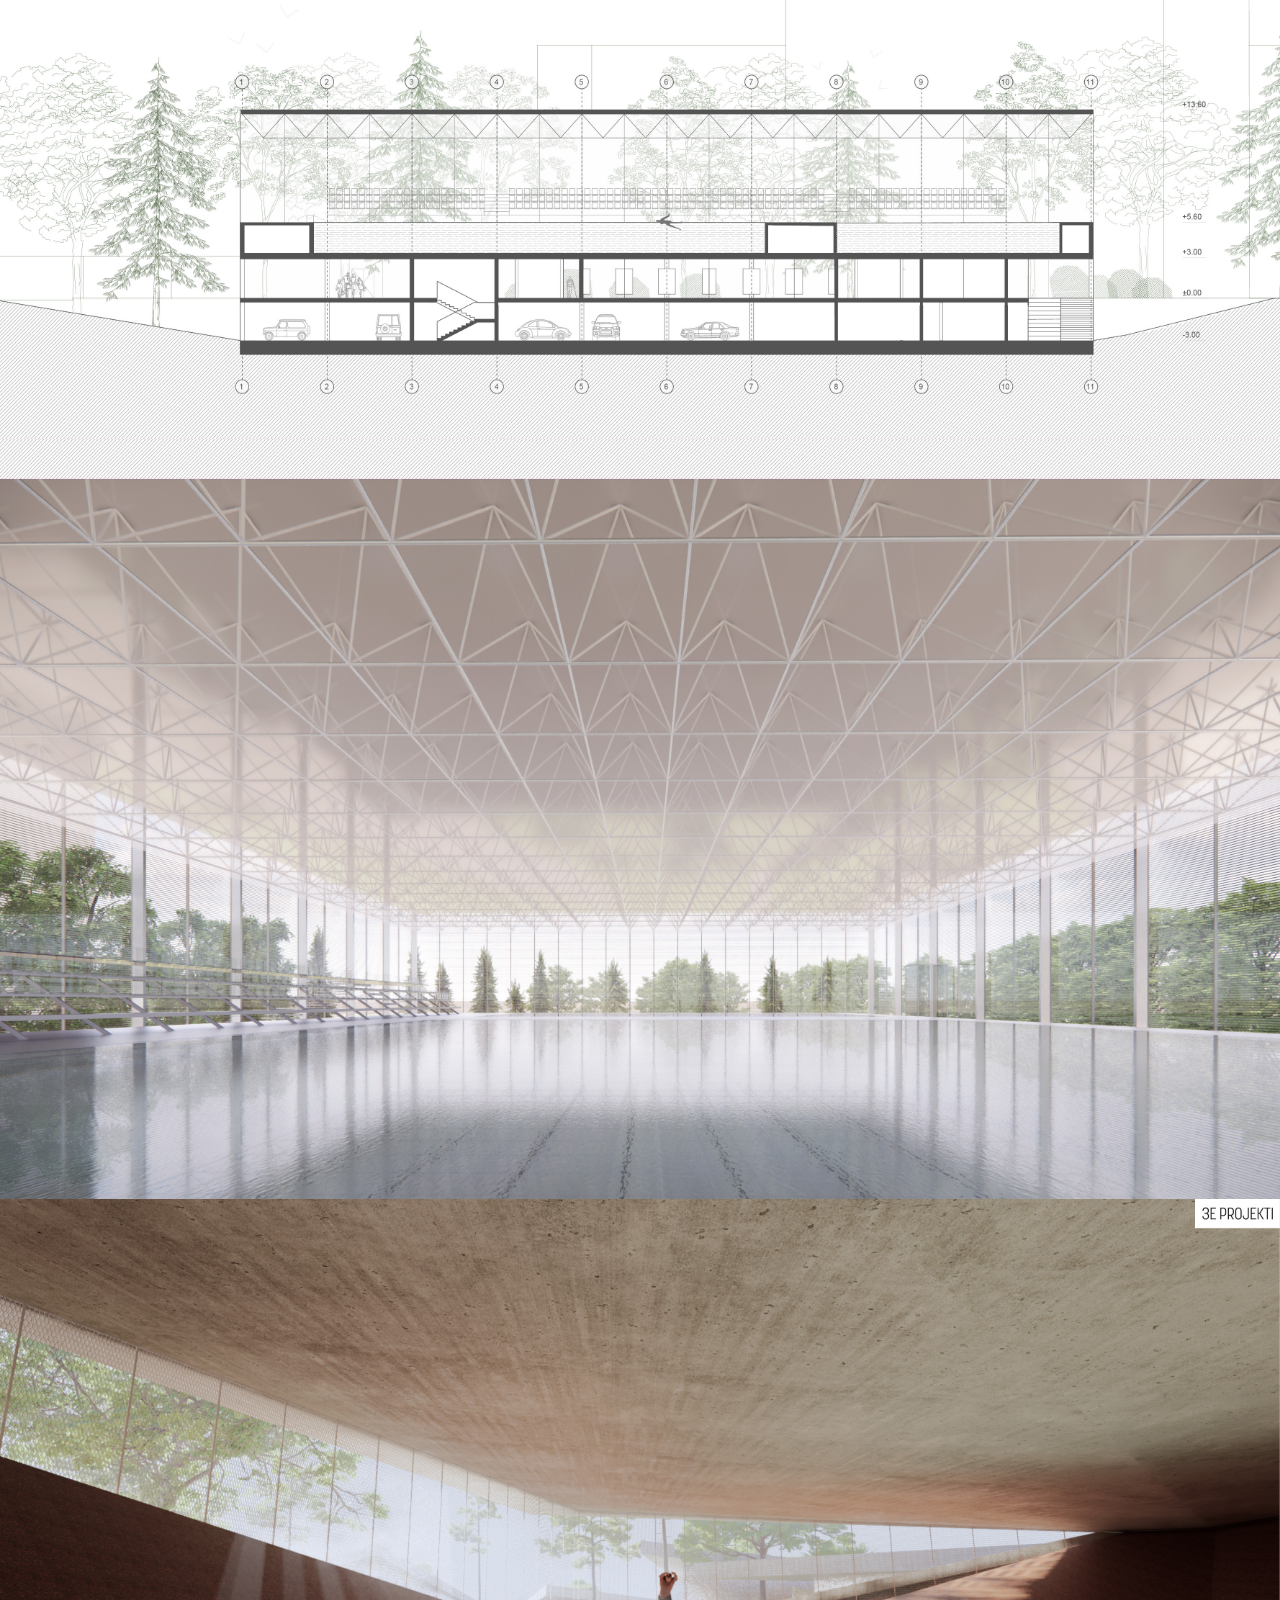
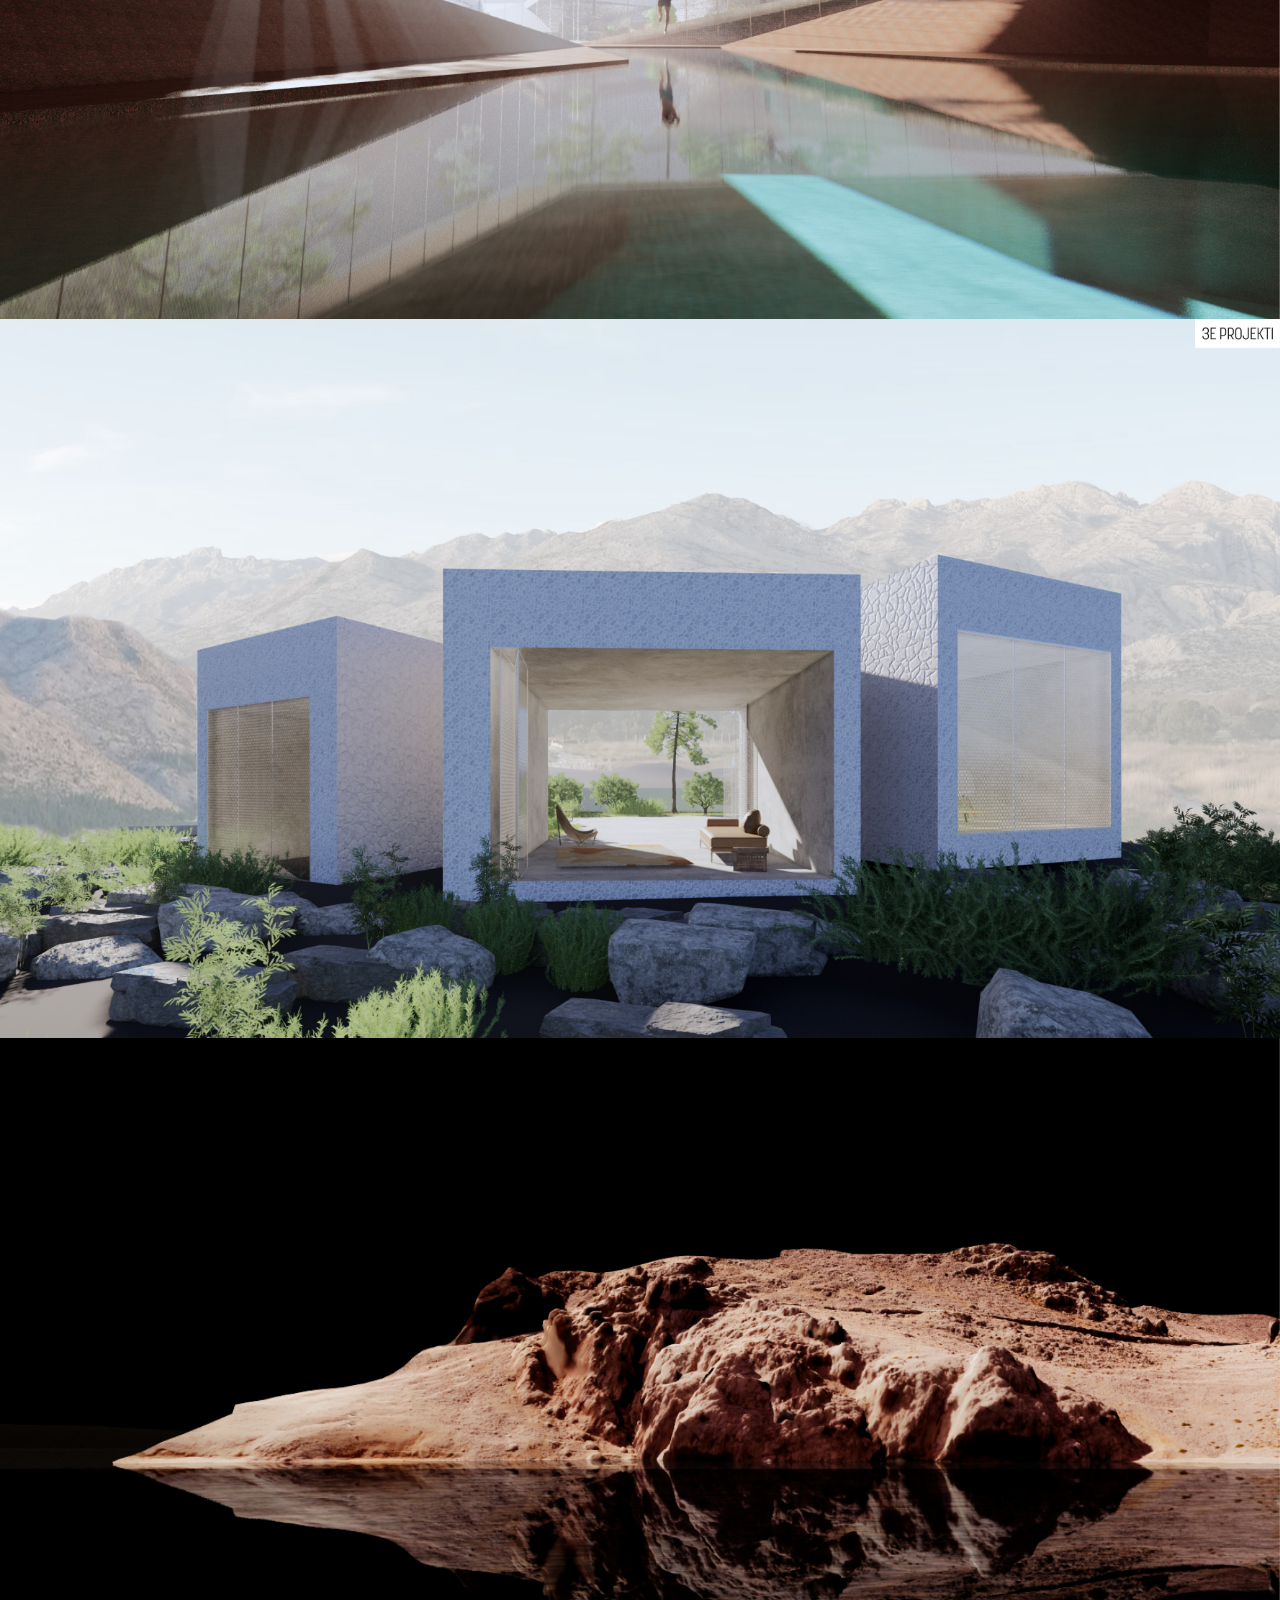
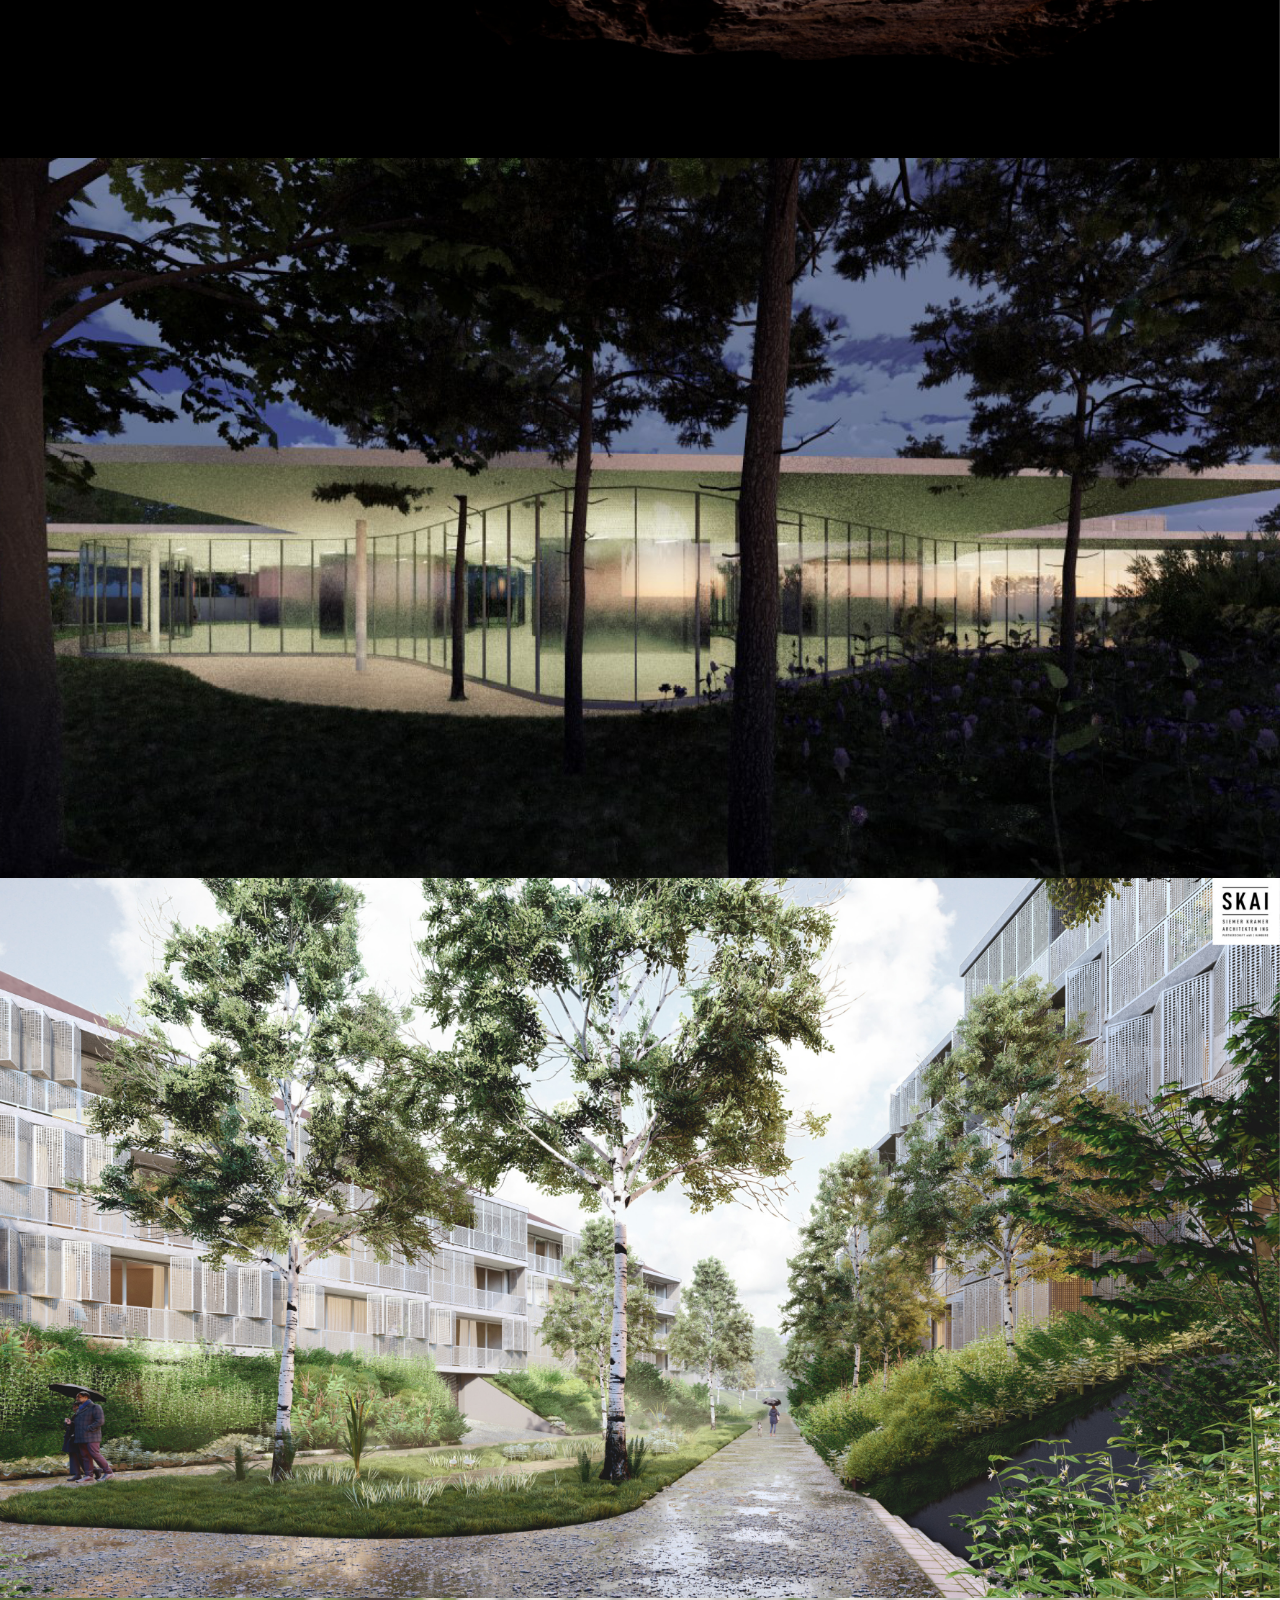
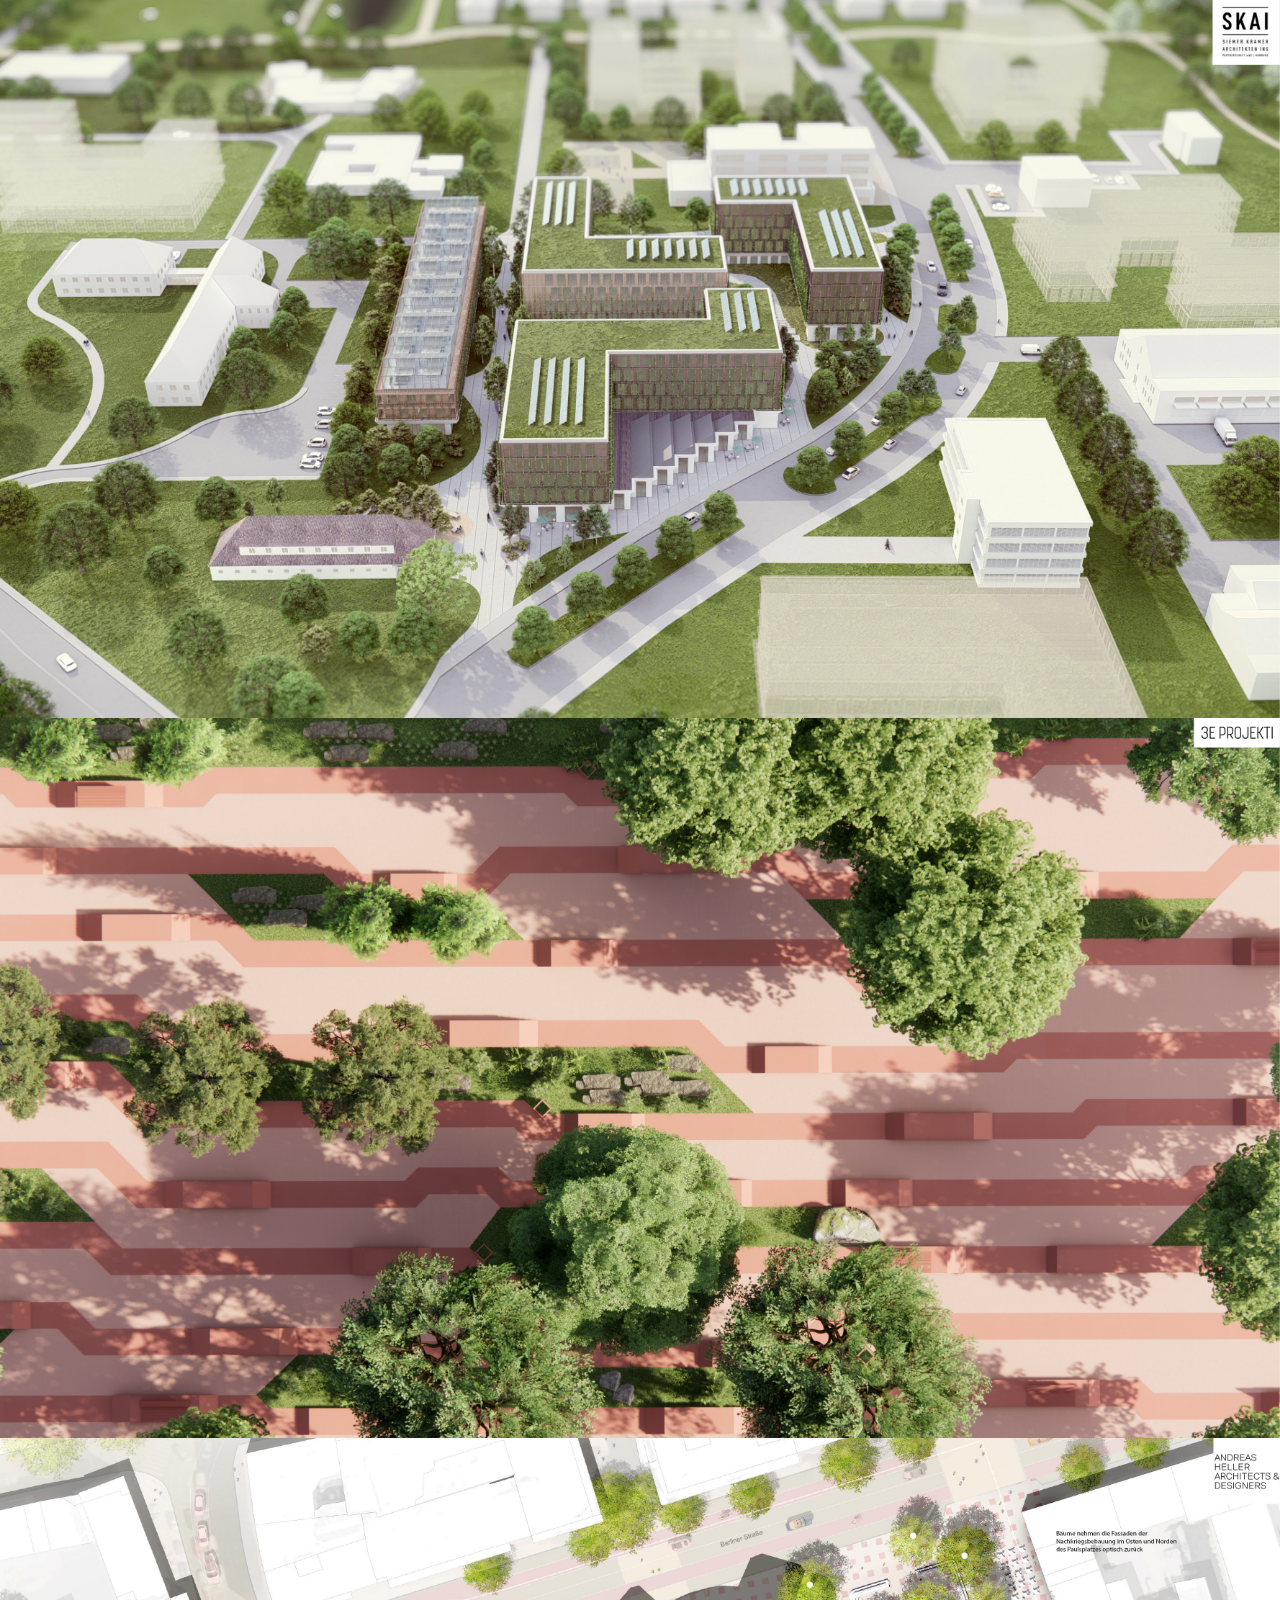
==== commit 18f0f7f9: "update" ====
--- a/index.html
+++ b/index.html
@@ -19,14 +19,21 @@
 
 <meta charset="UTF-8">
 <meta name="viewport" content="width=device-width, initial-scale=1.0">
+<meta name="color-scheme" content="only light">
 <title>juraj.work</title>
 <link rel="icon" href="favicon.jpg" type="image/x-icon">
 
 <link rel="stylesheet" href="fonts/fonts.css">
 <style>
+  html {
+    color-scheme: only light;
+  }
   body {
     margin: 0;
-    font-family: "Jost", Futura, "Century Gothic", Arial, sans-serif;
+    font-family: "Inter", sans-serif;
+    font-size: 14px;
+    font-weight: 300;   /* Light */
+    line-height: 1.7;
     background: #fff;
     color: #000;
   }
@@ -40,25 +47,6 @@
     margin: 80px auto;
     padding: 0 2cm;
     text-align: center;
-    font-size: 14px;
-    line-height: 2;
-    color: #000;
-  }
-  footer {
-    text-align: center;
-    font-size: 14px;
-    color: #000;
-    margin: 80px 0 40px;
-  }
-  footer a {
-    color: #000;
-    text-decoration: none;
-    border-bottom: 1px solid #000;
-    padding-bottom: 3px;
-  }
-  footer a:hover {
-    color: #000;
-    border-color: #000;
   }
   .photo {
     position: relative;
@@ -69,17 +57,24 @@
   .photo-info {
     display: none;
     position: absolute;
-    top: 10px;
-    left: 12px;
-    font-size: 13px;
-    line-height: 1.7;
-    color: #000;
-    background: rgba(255, 255, 255, 0.8);
-    padding: 10px 14px;
+    top: 0px;
+    left: 0px;
+    background-image: linear-gradient(rgba(255, 255, 255, 0.8), rgba(255, 255, 255, 0.8));
+    padding: 12px 18px;
     pointer-events: none;
   }
   .photo-info.open {
     display: block;
+  }
+  @media (max-width: 600px) {
+    body {
+      font-size: 10px;
+    }
+    .photo-info {
+      top: 6px;
+      left: 8px;
+      padding: 6px 9px;
+    }
   }
 </style>
 </head>
